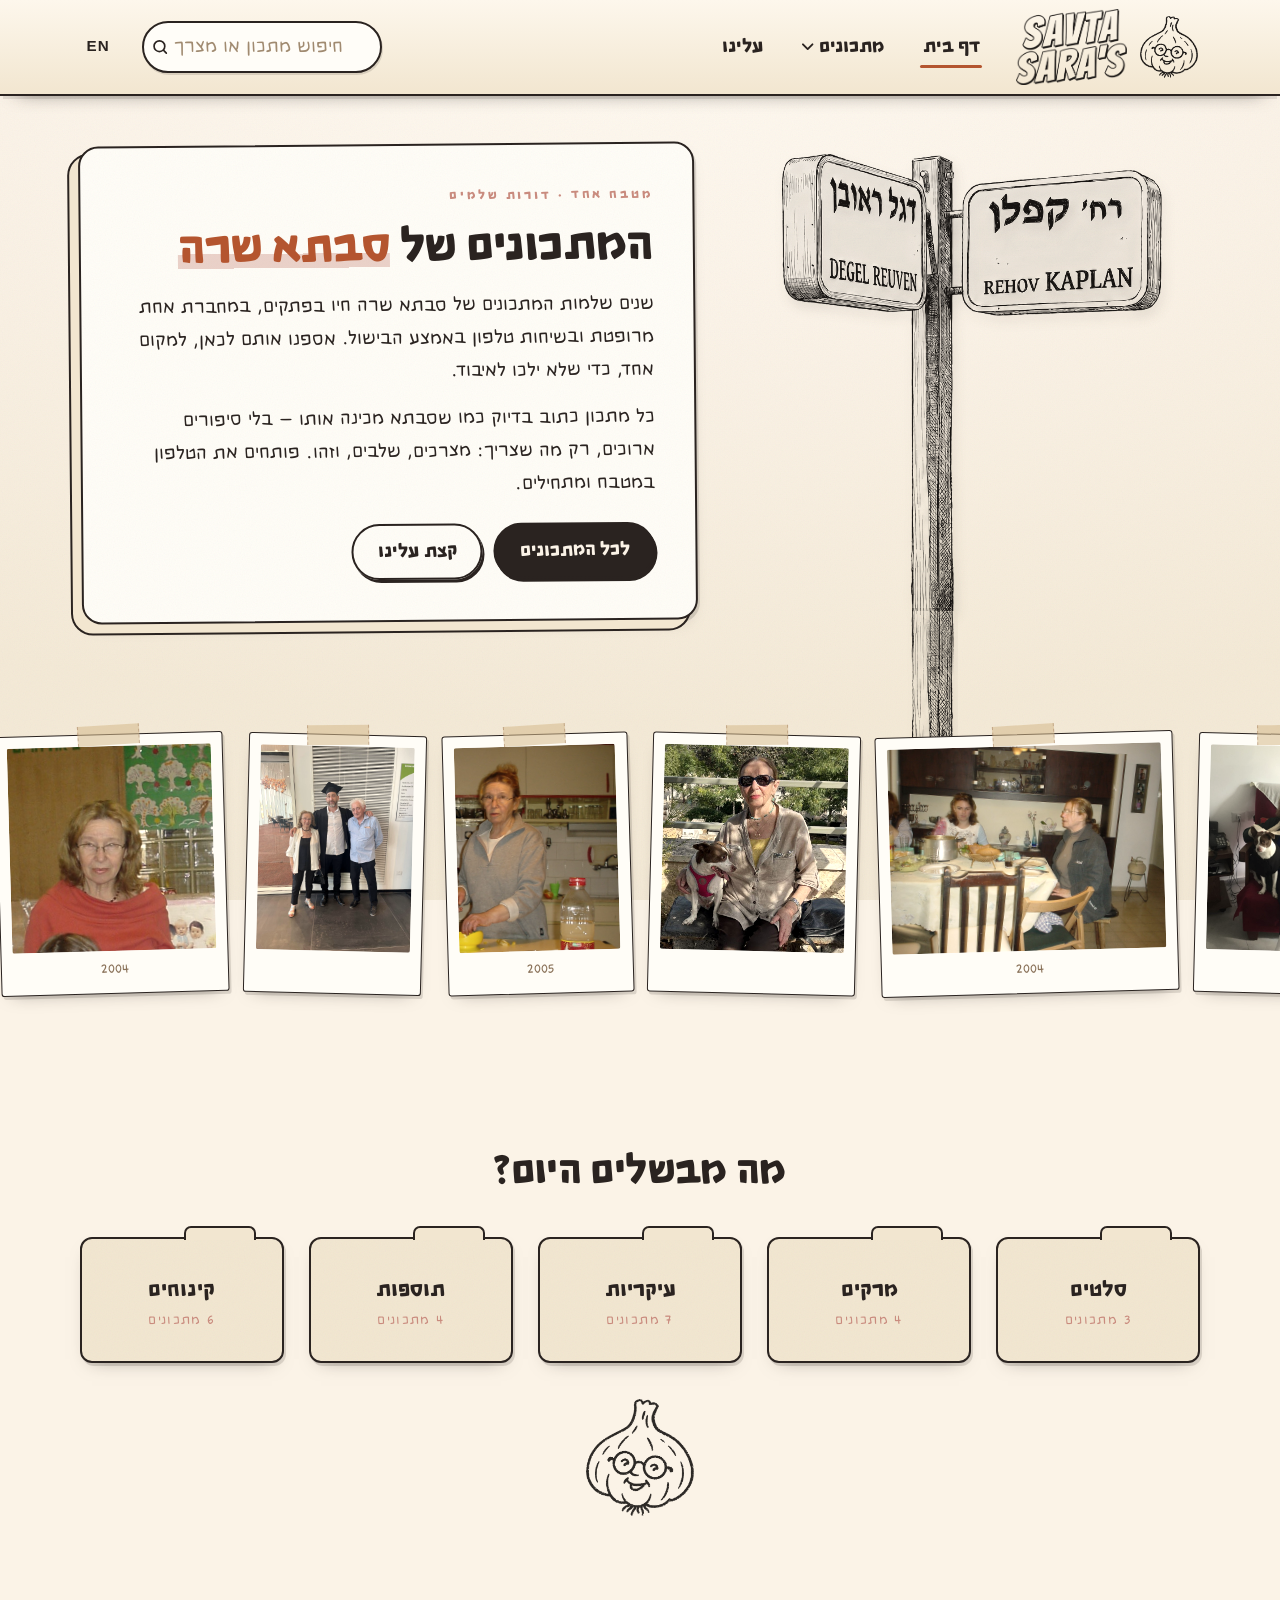
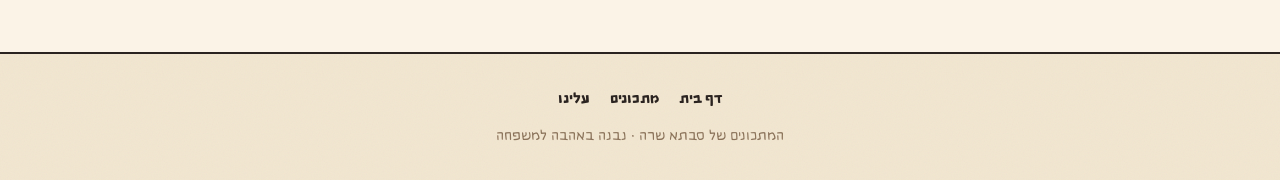
==== index.html @ a07ddd4a "Swipeable gallery, four more photos, and unstick the category icons Gallery is a real scroll contain" ====
<!DOCTYPE html>
<html lang="he" dir="rtl">
<head>
<meta charset="utf-8">
<meta name="viewport" content="width=device-width, initial-scale=1">
<title>מתכוני סבתא שרה</title>
<meta name="description" content="כל המתכונים של סבתא שרה במקום אחד — סלטים, מרקים, עיקריות, תוספות וקינוחים.">
<link rel="icon" href="assets/img/logo.png">
<link rel="preload" href="assets/fonts/yarden-regular-alefalefalef.woff2" as="font" type="font/woff2" crossorigin>
<link rel="preload" href="assets/fonts/yarden-bold-alefalefalef.woff2" as="font" type="font/woff2" crossorigin>
<link rel="preload" href="assets/fonts/poppins-regular-latin.woff2" as="font" type="font/woff2" crossorigin>
<link rel="preload" href="assets/fonts/poppins-bold-latin.woff2" as="font" type="font/woff2" crossorigin>
<link rel="stylesheet" href="assets/css/style.css?v=20260812d">
</head>
<body>

<a class="skip-link" href="#main" data-i18n="skip">דילוג לתוכן</a>

<header class="masthead">
  <div class="wrap masthead__inner">

    <a class="brand" href="index.html">
      <img class="brand__mark" src="assets/img/logo.png" alt="">
      <img class="brand__wordmark" src="assets/img/wordmark.png" alt="Savta Sara's Recipes">
    </a>

    <button class="burger" type="button" aria-expanded="false" aria-label="פתיחת תפריט" data-i18n-attr="aria-label:menuOpen">
      <svg viewBox="0 0 24 24" fill="none" stroke="currentColor" stroke-width="2.2" stroke-linecap="round" aria-hidden="true">
        <path d="M3 6h18M3 12h18M3 18h18"/>
      </svg>
    </button>

    <nav class="nav" aria-label="ראשי">
      <a class="nav__link" href="index.html" data-i18n="navHome">דף בית</a>

      <div class="nav__group">
        <button class="nav__link nav__toggle" type="button" aria-expanded="false" aria-controls="cat-menu">
          <span data-i18n="navRecipes">מתכונים</span>
          <svg viewBox="0 0 12 8" fill="none" stroke="currentColor" stroke-width="2" stroke-linecap="round" stroke-linejoin="round" aria-hidden="true"><path d="M1 1.5 6 6.5l5-5"/></svg>
        </button>
        <div class="nav__menu" id="cat-menu"></div>
      </div>

      <a class="nav__link" href="about.html" data-i18n="navAbout">עלינו</a>
    </nav>

    <form class="search" role="search">
      <label class="visually-hidden" for="q" data-i18n="searchLabel">חיפוש מתכון</label>
      <input class="search__input" id="q" type="search" placeholder="חיפוש מתכון או מצרך…" autocomplete="off" data-i18n-attr="placeholder:searchPlace">
      <button class="search__btn" type="submit" aria-label="חיפוש" data-i18n-attr="aria-label:searchBtn">
        <svg viewBox="0 0 24 24" fill="none" stroke="currentColor" stroke-width="2.2" stroke-linecap="round" aria-hidden="true">
          <circle cx="11" cy="11" r="7"/><path d="m20 20-3.5-3.5"/>
        </svg>
      </button>
    </form>

    <button class="langbtn" type="button" aria-label="Switch to English">EN</button>

  </div>
</header>

<main id="main">

  <!-- Hero -->
  <section class="hero wrap">
    <div class="hero__grid">

      <div class="signpost">
        <div class="signpost__stack">
          <img id="signpost-img" src="assets/img/street-sign.png" alt="" width="380">
          <!-- the post keeps going down the page and fades out behind the photos -->
          <span class="signpost__post" aria-hidden="true"></span>
        </div>
      </div>

      <div class="intro">
        <span class="intro__eyebrow" data-i18n="heroEyebrow">מטבח אחד · דורות שלמים</span>
        <h1 class="intro__title"><span data-i18n="heroTitleA">המתכונים של</span> <em data-i18n="heroTitleB">סבתא שרה</em></h1>
        <div id="intro-copy"></div>
        <div class="intro__actions">
          <a class="btn" href="recipes.html" data-i18n="heroBtnAll">לכל המתכונים</a>
          <a class="btn btn--ghost" href="about.html" data-i18n="heroBtnAbout">קצת עלינו</a>
        </div>
      </div>

    </div>
  </section>

  <!-- Gallery -->
  <section class="section--tight" aria-labelledby="gallery-title">
    <h2 class="visually-hidden" id="gallery-title" data-i18n="galleryTitle">תמונות מהאלבום המשפחתי</h2>
    <div class="gallery">
      <div class="gallery__track"></div>
    </div>
  </section>

  <!-- Categories -->
  <section class="section wrap" aria-labelledby="cats-title">
    <div class="section__head">
      <h2 class="section__title" id="cats-title" data-i18n="catsTitle">מה מבשלים היום?</h2>
    </div>
    <div class="cats"></div>
    <img class="mascot" src="assets/img/logo.png" alt="" aria-hidden="true">
  </section>

</main>

<footer class="footer">
  <div class="wrap">
    <nav class="footer__links" aria-label="תחתון">
      <a href="index.html" data-i18n="navHome">דף בית</a>
      <a href="recipes.html" data-i18n="navRecipes">מתכונים</a>
      <a href="about.html" data-i18n="navAbout">עלינו</a>
    </nav>
    <p><span data-i18n="siteName">המתכונים של סבתא שרה</span> · <span data-i18n="footerTag">נבנה באהבה למשפחה</span></p>
  </div>
</footer>

<script src="assets/js/data.js?v=20260812d"></script>
<script src="assets/js/site.js?v=20260812d"></script>
</body>
</html>
---- assets/css/style.css ----
/* ==========================================================================
   מתכוני סבתא שרה — Savta Sarah's Recipes
   Vintage recipe-box design system. RTL, Hebrew, self-hosted Yarden.
   ========================================================================== */

/* --- Fonts ---------------------------------------------------------------- */
@font-face {
  font-family: "Yarden";
  src: url("../fonts/yarden-regular-alefalefalef.woff2") format("woff2"),
       url("../fonts/yarden-regular-alefalefalef.woff") format("woff");
  font-weight: 400;
  font-style: normal;
  font-display: swap;
}
@font-face {
  font-family: "Yarden";
  src: url("../fonts/yarden-bold-alefalefalef.woff2") format("woff2"),
       url("../fonts/yarden-bold-alefalefalef.woff") format("woff");
  font-weight: 700;
  font-style: normal;
  font-display: swap;
}

/* Poppins carries the English side. Yarden has no Latin glyphs at all, so
   without this the English pages fall back to a system sans and lose the
   whole typographic identity. Poppins was chosen to match Yarden's geometry:
   circular bowls, monolinear strokes, flat terminals, wide set.
   Latin subset only, ~8KB each. Licence: poppins-OFL.txt */
@font-face {
  font-family: "Poppins";
  src: url("../fonts/poppins-regular-latin.woff2") format("woff2");
  font-weight: 400;
  font-style: normal;
  font-display: swap;
}
@font-face {
  font-family: "Poppins";
  src: url("../fonts/poppins-bold-latin.woff2") format("woff2");
  font-weight: 700;
  font-style: normal;
  font-display: swap;
}

/* --- Tokens --------------------------------------------------------------- */
:root {
  --paper:        #fbf3e7;  /* cream page */
  --paper-aged:   #f2e6d0;  /* deeper card stock */
  --paper-shade:  #e8d8bd;  /* edges, tabs, rules */
  --ink:          #2a2320;  /* hand-drawn linework, same black as the logo */
  --sepia:        #2a2320;  /* body copy — black */
  --brown:        #2a2320;  /* headings — black; hierarchy is size and weight */
  --terracotta:   #b4552f;  /* accent: tags, margin rule, active state */
  --rose:         #c98b7e;  /* soft secondary accent */
  --ink-soft:     rgba(42, 35, 32, .14);

  --shadow-card:  2px 3px 0 var(--ink-soft), 0 8px 18px -12px rgba(42, 35, 32, .5);
  --shadow-lift:  3px 5px 0 var(--ink-soft), 0 14px 26px -12px rgba(42, 35, 32, .45);

  --r-sm: 6px;
  --r-md: 12px;
  --r-lg: 20px;

  --wrap: 1120px;
  --gap: clamp(1rem, 3vw, 2rem);

  /* Paper grain — one tiny SVG, reused as a background layer site-wide. */
  --grain: url("data:image/svg+xml,%3Csvg xmlns='http://www.w3.org/2000/svg' width='160' height='160'%3E%3Cfilter id='n'%3E%3CfeTurbulence type='fractalNoise' baseFrequency='.82' numOctaves='3'/%3E%3C/filter%3E%3Crect width='160' height='160' filter='url(%23n)' opacity='.055'/%3E%3C/svg%3E");
}

/* --- Reset ---------------------------------------------------------------- */
*, *::before, *::after { box-sizing: border-box; }
html { -webkit-text-size-adjust: 100%; scroll-behavior: smooth; }
/* Nothing on this site should ever scroll sideways. `clip` rather than
   `hidden` because hidden would make this a scroll container and break the
   sticky header. Belt and braces: the layout measures clean from 280px up,
   but a stray wide element should never be able to shove the page across. */
html, body { overflow-x: clip; max-width: 100%; }
body, h1, h2, h3, h4, p, ul, ol, li, figure, blockquote { margin: 0; padding: 0; }
ul, ol { list-style: none; }
img { display: block; max-width: 100%; height: auto; }
button, input { font: inherit; color: inherit; }
a { color: inherit; text-decoration: none; }

body {
  font-family: "Yarden", "Assistant", "Arial Hebrew", sans-serif;
  font-weight: 400;
  font-size: clamp(1.0625rem, .55vw + .95rem, 1.1875rem);
  line-height: 1.75;
  color: var(--sepia);
  background-color: var(--paper);
  background-image:
    var(--grain),
    radial-gradient(120% 80% at 50% 0%, #fffaf1 0%, var(--paper) 45%, #f4e9d6 100%);
  background-attachment: fixed;
  min-height: 100vh;
  display: flex;
  flex-direction: column;
}

h1, h2, h3, h4 { font-weight: 700; color: var(--brown); line-height: 1.25; }

/* ==========================================================================
   English typography
   Poppins' x-height is within 0.4% of Yarden's, so body copy needs no resizing
   at all. Its cap height is 15% shorter though, so headings — which in Hebrew
   fill the full letter height — read small at the same size. They get a modest
   bump here (about 8%), split between matching cap height and x-height rather
   than the full 15%, which would overshoot. Poppins also carries much taller
   ascenders and deeper descenders, so the line-height comes down to match.
   ========================================================================== */
html[lang="en"] body {
  font-family: "Poppins", "Assistant", sans-serif;
  line-height: 1.62;
}
html[lang="en"] .intro__title   { font-size: clamp(2.05rem, 5.4vw, 3.25rem); }
html[lang="en"] .section__title { font-size: clamp(1.85rem, 4.3vw, 2.8rem); }
html[lang="en"] .recipe__title  { font-size: clamp(2.05rem, 5.4vw, 3.15rem); }
html[lang="en"] .recipe__h      { font-size: 1.5rem; }
html[lang="en"] .cat__name      { font-size: 1.45rem; }
html[lang="en"] .card__title    { font-size: 1.28rem; }

/* Poppins runs wider than Yarden at the same size — a touch of negative
   tracking on the display sizes keeps the headline from sprawling. */
html[lang="en"] .intro__title,
html[lang="en"] .recipe__title,
html[lang="en"] .section__title { letter-spacing: -.025em; }

/* the eyebrow is set in caps in English, so it needs more room to breathe */
html[lang="en"] .intro__eyebrow { letter-spacing: .18em; font-size: .74rem; }

/* Accessibility floor */
:focus-visible {
  outline: 3px solid var(--terracotta);
  outline-offset: 3px;
  border-radius: 3px;
}
.skip-link {
  position: absolute;
  right: 1rem;
  top: -100px;
  z-index: 200;
  background: var(--ink);
  color: var(--paper);
  padding: .6rem 1.1rem;
  border-radius: 0 0 var(--r-sm) var(--r-sm);
  transition: top .18s ease;
}
.skip-link:focus { top: 0; }
.visually-hidden {
  position: absolute; width: 1px; height: 1px;
  margin: -1px; padding: 0; overflow: hidden;
  clip: rect(0 0 0 0); white-space: nowrap; border: 0;
}

.wrap { width: min(100% - 2.5rem, var(--wrap)); margin-inline: auto; }

/* ==========================================================================
   Header / navigation
   ========================================================================== */
.masthead {
  position: sticky;
  top: 0;
  z-index: 100;
  background: linear-gradient(180deg, #fdf7ec 0%, var(--paper-aged) 100%);
  background-blend-mode: normal;
  border-bottom: 2px solid var(--ink);
  box-shadow: 0 6px 0 -3px rgba(42, 35, 32, .1), 0 12px 20px -18px rgba(42, 35, 32, .8);
}

.masthead__inner {
  display: flex;
  align-items: center;
  gap: clamp(.75rem, 2vw, 1.75rem);
  padding-block: .55rem;
}

/* Logo lockup — the garlic is the mark, the wordmark sits beside it */
.brand { display: flex; align-items: center; gap: .7rem; flex: 0 0 auto; }
.brand__mark {
  width: clamp(46px, 6vw, 62px);
  aspect-ratio: 1;
  object-fit: contain;
  transition: transform .35s cubic-bezier(.34, 1.56, .64, 1);
}
.brand:hover .brand__mark,
.brand:focus-visible .brand__mark { transform: rotate(-7deg) scale(1.06); }
/* Two stacked lines of type, so it is sized by height against the garlic
   rather than by width. Set a step larger than a solid wordmark would need:
   the letters are hollow outlines, so they carry much less weight and go
   fragile if they are shrunk to match a filled mark. Source is 507×349. */
.brand__wordmark {
  height: clamp(54px, 7.2vw, 76px);
  width: auto;
  flex: 0 0 auto;
}

.nav { display: flex; align-items: center; gap: clamp(.25rem, 1.4vw, 1rem); }

.nav__link {
  position: relative;
  display: inline-block;
  padding: .45rem .7rem;
  font-weight: 700;
  color: var(--sepia);
  border-radius: var(--r-sm);
  transition: color .18s ease;
}
/* Hand-drawn underline that sketches itself in on hover */
.nav__link::after {
  content: "";
  position: absolute;
  inset-inline: .55rem;
  bottom: .18rem;
  height: 3px;
  background: var(--terracotta);
  border-radius: 3px;
  transform: scaleX(0);
  transform-origin: right center;
  transition: transform .24s ease;
}
/* the underline should sketch itself in from the reading edge */
[dir="ltr"] .nav__link::after { transform-origin: left center; }
.nav__link:hover, .nav__link:focus-visible { color: var(--terracotta); }
.nav__link:hover::after,
.nav__link:focus-visible::after,
.nav__link[aria-current="page"]::after { transform: scaleX(1); }
.nav__link[aria-current="page"] { color: var(--brown); }

/* Recipes dropdown */
.nav__group { position: relative; }
.nav__toggle {
  background: none;
  border: 0;
  cursor: pointer;
  display: inline-flex;
  align-items: center;
  gap: .35rem;
}
.nav__toggle svg { width: .6em; height: .6em; transition: transform .22s ease; }
.nav__group:hover .nav__toggle svg,
.nav__toggle[aria-expanded="true"] svg { transform: rotate(180deg); }

.nav__menu {
  position: absolute;
  top: calc(100% + .5rem);
  inset-inline-end: 0;
  min-width: 12rem;
  padding: .45rem;
  background: var(--paper);
  background-image: var(--grain);
  border: 2px solid var(--ink);
  border-radius: var(--r-md);
  box-shadow: var(--shadow-lift);
  opacity: 0;
  visibility: hidden;
  transform: translateY(-6px);
  transition: opacity .18s ease, transform .18s ease, visibility .18s;
}
.nav__group:hover .nav__menu,
.nav__group:focus-within .nav__menu,
.nav__menu.is-open { opacity: 1; visibility: visible; transform: translateY(0); }
/* little notch pointing back up at the toggle */
.nav__menu::before {
  content: "";
  position: absolute;
  top: -7px;
  inset-inline-end: 1.6rem;
  width: 11px; height: 11px;
  background: var(--paper);
  border-inline-start: 2px solid var(--ink);
  border-block-start: 2px solid var(--ink);
  transform: rotate(45deg);
}
.nav__menu a {
  display: block;
  padding: .4rem .7rem;
  border-radius: var(--r-sm);
  font-weight: 700;
  color: var(--sepia);
  transition: background .16s ease, color .16s ease, padding-inline-start .16s ease;
}
.nav__menu a:hover, .nav__menu a:focus-visible {
  background: var(--paper-shade);
  color: var(--brown);
}

/* Search */
.search { margin-inline-start: auto; position: relative; flex: 0 1 15rem; }
.search__input {
  width: 100%;
  padding: .45rem 2.3rem .45rem .8rem;
  background: #fffdf8;
  border: 2px solid var(--ink);
  border-radius: 999px;
  box-shadow: 1px 2px 0 var(--ink-soft);
  transition: box-shadow .18s ease, border-color .18s ease;
}
.search__input::placeholder { color: #a08a70; }
.search__input:focus { outline: none; border-color: var(--terracotta); box-shadow: 0 0 0 3px rgba(180, 85, 47, .22); }
.search__btn {
  position: absolute;
  inset-inline-end: .3rem;
  top: 50%;
  transform: translateY(-50%);
  background: none;
  border: 0;
  cursor: pointer;
  padding: .25rem;
  line-height: 0;
  color: var(--brown);
  border-radius: 999px;
}
.search__btn svg { width: 1.15rem; height: 1.15rem; }

/* Language switch — sits at the far end of the header, past the search.
   In Hebrew (RTL) that reads as top-left; in English it mirrors to top-right. */
.langbtn {
  flex: 0 0 auto;
  padding: .35rem .4rem;
  font-weight: 700;
  font-size: .95rem;
  letter-spacing: .08em;
  color: var(--sepia);
  background: none;
  border: 0;
  cursor: pointer;
  text-decoration: underline;
  text-underline-offset: 5px;
  text-decoration-thickness: 2px;
  text-decoration-color: transparent;
  transition: color .16s ease, text-decoration-color .16s ease;
}
.langbtn:hover, .langbtn:focus-visible {
  color: var(--terracotta);
  text-decoration-color: var(--terracotta);
}

/* Mobile nav toggle */
.burger {
  display: none;
  margin-inline-start: auto;
  background: none;
  border: 2px solid var(--ink);
  border-radius: var(--r-sm);
  padding: .35rem .5rem;
  cursor: pointer;
  line-height: 0;
}
.burger svg { width: 1.3rem; height: 1.3rem; }

/* ==========================================================================
   Shared pieces
   ========================================================================== */
main { flex: 1 0 auto; }

.section { padding-block: clamp(2.5rem, 6vw, 4.5rem); }
.section--tight { padding-block: clamp(1.75rem, 4vw, 3rem); }

.section__head { text-align: center; margin-bottom: clamp(1.5rem, 4vw, 2.5rem); }
.section__title {
  font-size: clamp(1.7rem, 4vw, 2.6rem);
  letter-spacing: -.015em;
}
.section__sub {
  margin-top: .35rem;
  color: var(--rose);
  letter-spacing: .12em;
  font-size: .9rem;
}

/* Buttons */
.btn {
  display: inline-block;
  padding: .6rem 1.5rem;
  font-weight: 700;
  color: var(--paper);
  background: var(--brown);
  border: 2px solid var(--ink);
  border-radius: 999px;
  box-shadow: 2px 3px 0 var(--ink);
  cursor: pointer;
  transition: transform .16s ease, box-shadow .16s ease, background .16s ease;
}
.btn:hover, .btn:focus-visible {
  background: var(--terracotta);
  transform: translate(1px, 1px);
  box-shadow: 1px 2px 0 var(--ink);
}
.btn--ghost { background: transparent; color: var(--brown); }
.btn--ghost:hover, .btn--ghost:focus-visible { background: var(--paper-shade); color: var(--brown); }

/* Tags */
.tag {
  display: inline-block;
  padding: .12rem .7rem;
  font-size: .78rem;
  font-weight: 700;
  letter-spacing: .04em;
  color: var(--terracotta);
  background: rgba(180, 85, 47, .1);
  border: 1.5px solid rgba(180, 85, 47, .4);
  border-radius: 999px;
}
.tag--demo {
  color: #7a6a2b;
  background: rgba(160, 140, 50, .12);
  border-color: rgba(160, 140, 50, .45);
}

/* Breadcrumb */
.crumbs {
  display: flex;
  flex-wrap: wrap;
  align-items: center;
  gap: .45rem;
  font-size: .88rem;
  color: #8a7259;
  padding-top: 1.5rem;
}
.crumbs a:hover { color: var(--terracotta); text-decoration: underline; text-underline-offset: 3px; }
.crumbs span[aria-hidden] { opacity: .5; }

/* ==========================================================================
   Hero
   ========================================================================== */
.hero { padding-block: clamp(1.5rem, 4vw, 3rem) clamp(1rem, 3vw, 2rem); }
.hero__grid {
  display: grid;
  grid-template-columns: minmax(0, .85fr) minmax(0, 1.15fr);
  align-items: center;
  gap: clamp(1.25rem, 4vw, 3rem);
}

/* Signpost: decorative only. The plaques sit beside the intro copy and the
   wooden post carries on down the page, passing behind the photos before it
   fades out — so the illustration reads as part of the paper, not a cut-out
   pasted on top of it. */
.signpost { position: relative; }

.signpost__stack {
  position: relative;
  width: min(100%, 380px);
  margin-inline: auto;
}
.signpost__stack img {
  position: relative;
  z-index: 1;
  width: 100%;
  filter: contrast(1.04) saturate(.92) drop-shadow(3px 6px 6px rgba(42, 35, 32, .16));
}

/* One tileable slice of the post, repeated. The percentages below line the
   strip up with the post inside street-sign.png (x 220–310 of 671px wide);
   they must be re-measured if that image is ever replaced. */
.signpost__post {
  position: absolute;
  top: calc(100% - 3px);          /* slight overlap hides the join */
  left: 32.79%;
  width: 13.41%;
  height: clamp(240px, 30vw, 460px);
  background: url("../img/post-tile.png") repeat-y center top;
  background-size: 100% auto;
  filter: contrast(1.04) saturate(.92) drop-shadow(3px 6px 6px rgba(42, 35, 32, .12));
  -webkit-mask-image: linear-gradient(180deg, #000 0 46%, rgba(0, 0, 0, .4) 76%, transparent 100%);
          mask-image: linear-gradient(180deg, #000 0 46%, rgba(0, 0, 0, .4) 76%, transparent 100%);
  pointer-events: none;
  z-index: 0;
}

/* Intro copy sits on a taped-down slip of paper */
.intro {
  position: relative;
  z-index: 2;                       /* the post passes behind the page, not through it */
  padding: clamp(1.5rem, 4vw, 2.5rem);
  background: #fffdf7;
  background-image: var(--grain);
  border: 2px solid var(--ink);
  border-radius: var(--r-lg);
  transform: rotate(-.5deg);
  /* second sheet peeking out behind, drawn as a shadow so it can never
     paint over the card's own interior */
  box-shadow:
    -9px 9px 0 0 var(--paper-aged),
    -9px 9px 0 2px var(--ink),
    2px 3px 0 var(--ink-soft),
    0 8px 18px -12px rgba(42, 35, 32, .5);
}
.intro__eyebrow {
  display: block;
  font-size: .82rem;
  font-weight: 700;
  letter-spacing: .22em;
  color: var(--rose);
  margin-bottom: .5rem;
}
.intro__title {
  font-size: clamp(1.9rem, 5vw, 3rem);
  letter-spacing: -.02em;
  margin-bottom: .75rem;
}
.intro__title em {
  font-style: normal;
  /* the name is one unit — letting it wrap splits both the phrase and the
     highlight sweep across two lines */
  white-space: nowrap;
  color: var(--terracotta);
  /* hand-drawn highlighter swipe under the name */
  background: linear-gradient(180deg, transparent 62%, rgba(201, 139, 126, .38) 62% 92%, transparent 92%);
}
.intro p + p { margin-top: .8rem; }
.intro__actions { margin-top: 1.4rem; display: flex; flex-wrap: wrap; gap: .7rem; }

/* ==========================================================================
   Gallery marquee
   ========================================================================== */
/* A real scroll container rather than a CSS transform, so a finger can just
   push the strip along. The drift is done in JS by nudging scrollLeft, which
   the user can interrupt at any moment — a transform animation cannot be
   grabbed like that. No arrows, no dots, no scrollbar: you just swipe. */
.gallery {
  overflow-x: auto;
  overflow-y: hidden;
  padding-block: clamp(1rem, 3vw, 2rem);
  /* photographs have no reading order, and LTR keeps scrollLeft counting up
     from zero in every browser — RTL scroll coordinates are a minefield */
  direction: ltr;
  scroll-behavior: auto;              /* must not inherit the page's smooth scroll */
  overscroll-behavior-x: contain;     /* swiping the strip must not trigger back-navigation */
  -webkit-overflow-scrolling: touch;
  scrollbar-width: none;              /* Firefox */
  -ms-overflow-style: none;           /* old Edge */
  cursor: grab;
}
.gallery::-webkit-scrollbar { display: none; }   /* Chrome, Safari */
.gallery:active { cursor: grabbing; }

.gallery__track {
  display: flex;
  gap: 1.25rem;
  width: max-content;
}

/* Every photo is a print taped into an album */
.photo {
  position: relative;
  flex: 0 0 auto;
  padding: .7rem .7rem 2.6rem;
  background: #fffdf7;
  border: 1.5px solid var(--ink);
  border-radius: 3px;
  box-shadow: var(--shadow-card);
}
.photo:nth-child(odd)  { transform: rotate(-1.6deg); }
.photo:nth-child(even) { transform: rotate(1.4deg); }
.photo::before {                       /* strip of tape */
  content: "";
  position: absolute;
  top: -10px;
  /* physical left + negative translate centres the tape in both directions;
     the logical pair would push it off-centre in LTR */
  left: 50%;
  translate: -50% 0;
  width: 62px; height: 20px;
  background: rgba(214, 187, 140, .55);
  border-inline: 1px dashed rgba(122, 74, 43, .3);
  rotate: -2deg;
}
/* Each print keeps its own shape — landscape, portrait or square — and the
   frame sizes itself to the photo. A fixed 4:3 crop would cut the portrait
   ones in half. Height is what makes the row line up. */
.photo img {
  height: clamp(150px, 20vw, 205px);
  width: auto;
  max-width: none;              /* the reset's max-width:100% would fight this */
  background: var(--paper-shade);
  border-radius: 2px;
  filter: sepia(.22) contrast(1.03);
}
.photo__blank {
  width: clamp(160px, 22vw, 240px);
  aspect-ratio: 4 / 3;
  background: var(--paper-shade);
  border-radius: 2px;
  display: grid;
  place-items: center;
  color: #a08a70;
  font-size: .85rem;
  text-align: center;
  padding: .5rem;
}
.photo__caption {
  position: absolute;
  bottom: .7rem;
  inset-inline: .7rem;
  text-align: center;
  font-size: .85rem;
  color: #8a7259;
}

/* ==========================================================================
   Category grid — dividers in a recipe box
   ========================================================================== */
/* Exactly five categories, so the columns are set by hand — auto-fit would
   leave a single orphan card on most widths. */
.cats {
  display: grid;
  grid-template-columns: repeat(5, 1fr);
  gap: clamp(1rem, 2.5vw, 1.6rem);
}
@media (max-width: 1000px) { .cats { grid-template-columns: repeat(3, 1fr); } }
@media (max-width: 700px) {
  .cats { grid-template-columns: repeat(2, 1fr); }
  .cats > :last-child { grid-column: 1 / -1; }   /* the fifth card takes the row */
}
.cat {
  position: relative;
  z-index: 0;
  display: block;
  padding: 2rem 1.25rem 1.75rem;   /* rebalanced now that no icon sits on top */
  text-align: center;
  background: var(--paper-aged);
  background-image: var(--grain);
  border: 2px solid var(--ink);
  border-radius: var(--r-md);
  box-shadow: var(--shadow-card);
  transition: transform .2s cubic-bezier(.34, 1.4, .64, 1), box-shadow .2s ease, background .2s ease;
}
/* the index-divider tab */
.cat::before {
  content: "";
  position: absolute;
  top: -13px;
  inset-inline-start: 1.6rem;
  width: 4.5rem;
  height: 14px;
  background: var(--paper-aged);
  border: 2px solid var(--ink);
  border-bottom: 0;
  border-radius: 7px 7px 0 0;
}
.cat:hover, .cat:focus-visible {
  transform: translateY(-5px);
  box-shadow: var(--shadow-lift);
  background: #fffdf7;
}
/* the active card sits above its neighbours so the icons fly over them */
.cat:hover, .cat:focus-visible, .cat.is-burst { z-index: 3; }

.cat__name { font-size: 1.35rem; font-weight: 700; color: var(--brown); }
.cat__count { display: block; font-size: .85rem; color: var(--rose); letter-spacing: .1em; }

/* --- the icons that fly out of the card -----------------------------------
   The card shows nothing at rest. On hover, keyboard focus, or a tap, each
   icon travels from the centre out to its own --x/--y and fades. JS supplies
   the target per icon; everything below is the motion. */
.cat__burst {
  position: absolute;
  top: 42%;
  inset-inline-start: 50%;
  width: 0;
  height: 0;
  pointer-events: none;
}
.cat__spark {
  position: absolute;
  width: clamp(26px, 3.2vw, 34px);
  /* the reset sets img{max-width:100%}, and this icon's parent is a 0×0
     anchor — without this the icons collapse to zero width and vanish */
  max-width: none;
  height: auto;
  margin: -15px 0 0 -15px;      /* centre each icon on the anchor point */
  opacity: 0;
  will-change: transform, opacity;
}
/* Loops for as long as the pointer stays on the card, so the confetti keeps
   coming instead of firing once and vanishing before you notice it. */
.cat:hover .cat__spark,
.cat:focus-visible .cat__spark,
.cat.is-burst .cat__spark {
  animation: spark .95s cubic-bezier(.22, .7, .3, 1) var(--d, 0ms) infinite both;
}
@keyframes spark {
  0%   { opacity: 0; transform: translate(0, 0) scale(.35) rotate(0deg); }
  30%  { opacity: 1; }
  70%  { opacity: 1; }
  100% { opacity: 0; transform: translate(var(--x), var(--y)) scale(1) rotate(var(--r)); }
}

/* Recipe cards with no dish photo yet fall back to the category's line icon.
   Needs to outrank `.card__media img`, which would otherwise stretch it. */
.card__media .card__placeholder {
  width: clamp(40px, 6vw, 54px);
  height: auto;
  object-fit: contain;
  opacity: .5;
  filter: none;
}

/* The garlic makes a small return appearance beside the grid */
.mascot {
  display: block;
  width: clamp(72px, 10vw, 108px);
  margin: clamp(1.5rem, 4vw, 2.25rem) auto 0;
  opacity: .92;
  animation: bob 5.5s ease-in-out infinite;
}
@keyframes bob {
  0%, 100% { transform: translateY(0) rotate(-3deg); }
  50%      { transform: translateY(-8px) rotate(3deg); }
}

/* ==========================================================================
   Recipe cards (category + search results)
   ========================================================================== */
/* Smaller cards — more recipes visible at once, which is what a recipe index
   is for. The photo well is 3:2 rather than 4:3 so it stops dominating. */
.cards {
  display: grid;
  grid-template-columns: repeat(auto-fill, minmax(min(100%, 12.5rem), 1fr));
  gap: clamp(.85rem, 2vw, 1.25rem);
}
.card {
  display: flex;
  flex-direction: column;
  background: #fffdf7;
  background-image: var(--grain);
  border: 2px solid var(--ink);
  border-radius: var(--r-md);
  box-shadow: var(--shadow-card);
  overflow: hidden;
  transition: transform .2s cubic-bezier(.34, 1.4, .64, 1), box-shadow .2s ease;
}
.card:hover, .card:focus-within { transform: translateY(-4px); box-shadow: var(--shadow-lift); }
.card__media {
  aspect-ratio: 3 / 2;
  background: var(--paper-shade);
  border-bottom: 2px solid var(--ink);
  display: grid;
  place-items: center;
  overflow: hidden;
}
.card__media img { width: 100%; height: 100%; object-fit: cover; filter: sepia(.18); }
.card__body { padding: .7rem .85rem .9rem; display: flex; flex-direction: column; gap: .3rem; flex: 1; }
.card__title { font-size: 1.05rem; line-height: 1.3; }
.card__title a::after { content: ""; position: absolute; inset: 0; }  /* whole-card hit area */
.card { position: relative; }
.card__meta { font-size: .8rem; color: #8a7259; margin-top: auto; }

/* ==========================================================================
   Recipe page — a ruled index card
   ========================================================================== */
.recipe { padding-block: clamp(1.5rem, 4vw, 2.5rem) clamp(2.5rem, 6vw, 4rem); }
.recipe__card {
  position: relative;
  max-width: 46rem;
  margin-inline: auto;
  padding: clamp(1.5rem, 5vw, 3rem) clamp(1.5rem, 5vw, 3.25rem);
  background-color: #fffdf7;
  /* the signature: real ruled paper, drawn in CSS, with a red margin line */
  background-image:
    var(--grain),
    repeating-linear-gradient(180deg, transparent 0 37px, rgba(122, 74, 43, .13) 37px 38px);
  border: 2px solid var(--ink);
  border-radius: var(--r-md);
  box-shadow: var(--shadow-lift);
}
.recipe__card::before {          /* margin rule down the right edge (RTL) */
  content: "";
  position: absolute;
  top: 0; bottom: 0;
  inset-inline-start: auto;
  inset-inline-end: clamp(1rem, 3.2vw, 2.1rem);
  width: 2px;
  background: rgba(180, 85, 47, .35);
}
.recipe__card::after {           /* punched hole, like a card pulled from the box */
  content: "";
  position: absolute;
  bottom: 1.1rem;
  inset-inline-end: .8rem;
  width: 16px; height: 16px;
  border: 2px solid var(--ink);
  border-radius: 50%;
  background: var(--paper);
}

.recipe__head { text-align: center; margin-bottom: 1.5rem; }
.recipe__title { font-size: clamp(1.9rem, 5vw, 2.9rem); letter-spacing: -.02em; }
.recipe__cat { display: inline-block; margin-bottom: .5rem; }

.recipe__photo {
  width: 100%;
  aspect-ratio: 16 / 10;
  object-fit: cover;
  border: 2px solid var(--ink);
  border-radius: var(--r-sm);
  box-shadow: var(--shadow-card);
  margin-block: 1.25rem;
  filter: sepia(.15);
}

/* prep time / servings strip */
.recipe__facts {
  display: flex;
  flex-wrap: wrap;
  justify-content: center;
  gap: .5rem 1.75rem;
  padding: .7rem 1rem;
  margin-block: 1.25rem;
  border-block: 2px dashed var(--paper-shade);
  font-size: .95rem;
}
.recipe__fact b { color: var(--brown); font-weight: 700; }
.recipe__fact span { color: #8a7259; }

.recipe__section { margin-top: clamp(1.75rem, 4vw, 2.5rem); }
.recipe__h { font-size: 1.4rem; margin-bottom: .9rem; display: flex; align-items: baseline; gap: .6rem; }
.recipe__h::after {
  content: "";
  flex: 1;
  height: 2px;
  background-image: linear-gradient(90deg, var(--paper-shade) 0 9px, transparent 9px 17px);
  background-size: 17px 2px;
}

/* Ingredients you can tick off while cooking */
.ingredients li { margin-bottom: .3rem; }

/* Sub-heading inside the list — "לרוטב", "למילוי" */
.ingredients__group {
  font-weight: 700;
  color: var(--brown);
  letter-spacing: .04em;
  margin-top: 1.1rem;
  padding-inline-start: .35rem;
}
.ingredients__group:first-child { margin-top: 0; }
.ingredients label {
  display: flex;
  align-items: flex-start;
  gap: .65rem;
  cursor: pointer;
  padding: .18rem .35rem;
  border-radius: var(--r-sm);
  transition: background .15s ease;
}
.ingredients label:hover { background: rgba(232, 216, 189, .5); }
.ingredients input { position: absolute; opacity: 0; width: 0; height: 0; }
.ingredients .box {
  flex: 0 0 auto;
  width: 1.15em; height: 1.15em;
  margin-top: .32em;
  border: 2px solid var(--ink);
  border-radius: 4px;
  background: #fffdf7;
  display: grid;
  place-items: center;
  transition: background .15s ease;
}
.ingredients .box::after {
  content: "";
  width: .55em; height: .3em;
  border-inline-start: 2.5px solid var(--paper);
  border-block-end: 2.5px solid var(--paper);
  rotate: -45deg;
  translate: 0 -12%;
  opacity: 0;
  transition: opacity .15s ease;
}
.ingredients input:checked + .box { background: var(--terracotta); }
.ingredients input:checked + .box::after { opacity: 1; }
.ingredients input:checked ~ .txt { color: #a89377; text-decoration: line-through; }
.ingredients input:focus-visible + .box { outline: 3px solid var(--terracotta); outline-offset: 2px; }

/* Numbered steps — the sequence is real, so the numbers carry meaning */
.steps { counter-reset: step; }
.steps li {
  position: relative;
  counter-increment: step;
  padding-inline-start: 3rem;
  margin-bottom: 1.1rem;
  min-height: 2.2rem;
}
.steps li::before {
  content: counter(step);
  position: absolute;
  inset-inline-start: 0;
  top: .1rem;
  width: 2.1rem; height: 2.1rem;
  display: grid;
  place-items: center;
  font-weight: 700;
  color: var(--brown);
  background: var(--paper-aged);
  border: 2px solid var(--ink);
  border-radius: 50% 48% 52% 50% / 50% 52% 48% 50%;   /* wobble = hand-drawn */
  box-shadow: 1px 2px 0 var(--ink-soft);
}

.recipe__note {
  margin-top: 2rem;
  padding: 1rem 1.2rem;
  background: rgba(201, 139, 126, .12);
  border: 2px dashed var(--rose);
  border-radius: var(--r-md);
  font-size: .95rem;
}
.recipe__note b { color: var(--brown); }

.recipe__tools {
  display: flex;
  justify-content: center;
  gap: .75rem;
  flex-wrap: wrap;
  margin-top: 1.75rem;
}
.recipe__nav { display: flex; justify-content: center; gap: .75rem; margin-top: 1rem; flex-wrap: wrap; }

/* --- little confirmation message ------------------------------------------ */
.toast {
  position: fixed;
  inset-inline: 0;
  bottom: 1.5rem;
  z-index: 300;
  width: max-content;
  max-width: calc(100% - 2rem);
  margin-inline: auto;
  padding: .7rem 1.3rem;
  font-weight: 700;
  color: var(--paper);
  background: var(--ink);
  border-radius: 999px;
  box-shadow: var(--shadow-lift);
  /* animates on insertion, so it never depends on a rAF callback firing */
  animation: toast-in .25s ease both;
}
.toast.is-out { animation: toast-out .3s ease both; }
@keyframes toast-in  { from { opacity: 0; transform: translateY(12px); }
                       to   { opacity: 1; transform: translateY(0); } }
@keyframes toast-out { from { opacity: 1; transform: translateY(0); }
                       to   { opacity: 0; transform: translateY(12px); } }

/* ==========================================================================
   Cook-along mode
   One step at a time, filling the screen, for a phone propped against a bowl.
   ========================================================================== */
body.cook-on { overflow: hidden; }

.cook {
  position: fixed;
  inset: 0;
  z-index: 250;
  display: flex;
  flex-direction: column;
  background: var(--paper);
  background-image: var(--grain);
}
.cook[hidden] { display: none; }

.cook__bar {
  display: flex;
  align-items: center;
  justify-content: space-between;
  gap: 1rem;
  padding: .9rem clamp(1rem, 4vw, 2rem);
  border-bottom: 2px solid var(--ink);
}
.cook__count { font-weight: 700; letter-spacing: .08em; color: var(--brown); }
.cook__x {
  background: none;
  border: 0;
  font-size: 1.5rem;
  line-height: 1;
  cursor: pointer;
  color: var(--sepia);
  padding: .35rem .5rem;
  border-radius: 50%;
}
.cook__x:hover, .cook__x:focus-visible { color: var(--terracotta); }

.cook__progress { height: 6px; background: var(--paper-shade); }
.cook__progress span {
  display: block;
  height: 100%;
  width: 0;
  background: var(--terracotta);
  transition: width .3s ease;
}

/* the step itself — as big as the space allows */
.cook__stage {
  flex: 1;
  display: flex;
  flex-direction: column;
  align-items: center;
  justify-content: center;
  gap: clamp(.75rem, 3vw, 1.5rem);
  padding: clamp(1.25rem, 5vw, 3rem);
  overflow-y: auto;
  text-align: center;
}
.cook__num {
  flex: 0 0 auto;
  display: grid;
  place-items: center;
  width: clamp(3rem, 12vw, 4.5rem);
  height: clamp(3rem, 12vw, 4.5rem);
  font-size: clamp(1.5rem, 6vw, 2.25rem);
  font-weight: 700;
  color: var(--brown);
  background: var(--paper-aged);
  border: 2px solid var(--ink);
  border-radius: 50% 48% 52% 50% / 50% 52% 48% 50%;
}
.cook__text {
  max-width: 22ch;
  /* meant to be read from across the counter, not held up to your face */
  font-size: clamp(1.6rem, 6.4vw, 2.4rem);
  line-height: 1.4;
  color: var(--brown);
}
.cook.is-done .cook__num {
  width: auto; height: auto; border: 0; background: none; border-radius: 0;
  font-size: clamp(1.8rem, 7vw, 2.75rem);
}

/* ingredients stay one tap away without leaving the step */
.cook__ingr {
  border-top: 2px dashed var(--paper-shade);
  padding: .5rem clamp(1rem, 4vw, 2rem);
  max-height: 40vh;
  overflow-y: auto;
}
.cook__ingr summary {
  cursor: pointer;
  font-weight: 700;
  color: var(--brown);
  padding: .55rem 0;
  list-style-position: inside;
}
.cook__ingr ul { padding: .25rem 0 .75rem; }
.cook__ingr li { padding: .3rem 0; border-bottom: 1px dashed var(--paper-shade); }
.cook__ingr li:last-child { border-bottom: 0; }

.cook__nav {
  display: flex;
  gap: .75rem;
  padding: clamp(.75rem, 3vw, 1.25rem) clamp(1rem, 4vw, 2rem);
  padding-bottom: max(clamp(.75rem, 3vw, 1.25rem), env(safe-area-inset-bottom));
  border-top: 2px solid var(--ink);
}
.cook__nav .btn { flex: 1; padding-block: .85rem; font-size: 1.05rem; }
.cook__nav .btn:disabled { opacity: .35; cursor: default; transform: none; box-shadow: 2px 3px 0 var(--ink); }

/* ==========================================================================
   About page
   ========================================================================== */
.about__grid {
  display: grid;
  grid-template-columns: minmax(0, 1fr) minmax(0, 1.4fr);
  gap: clamp(1.5rem, 4vw, 3rem);
  align-items: start;
}
.about__prose > * + * { margin-top: 1rem; }
.about__prose h2 { margin-top: 2rem; font-size: 1.5rem; }
.about__portrait {
  padding: .8rem .8rem 2.2rem;
  background: #fffdf7;
  border: 2px solid var(--ink);
  border-radius: 3px;
  box-shadow: var(--shadow-lift);
  transform: rotate(-1.5deg);
}

/* ==========================================================================
   Empty state
   ========================================================================== */
.empty {
  max-width: 32rem;
  margin-inline: auto;
  text-align: center;
  padding: clamp(2rem, 5vw, 3rem);
  background: #fffdf7;
  border: 2px dashed var(--paper-shade);
  border-radius: var(--r-lg);
}
.empty img { width: 84px; margin: 0 auto 1rem; opacity: .8; }
.empty h2 { font-size: 1.35rem; margin-bottom: .5rem; }

/* ==========================================================================
   Footer
   ========================================================================== */
.footer {
  flex-shrink: 0;
  margin-top: clamp(2.5rem, 6vw, 4rem);
  padding-block: 2rem;
  text-align: center;
  font-size: .9rem;
  color: #8a7259;
  background: var(--paper-aged);
  background-image: var(--grain);
  border-top: 2px solid var(--ink);
}
.footer__links { display: flex; justify-content: center; flex-wrap: wrap; gap: .35rem 1.25rem; margin-bottom: .75rem; }
.footer__links a { font-weight: 700; color: var(--sepia); }
.footer__links a:hover { color: var(--terracotta); }

/* ==========================================================================
   Responsive
   ========================================================================== */
@media (max-width: 860px) {
  .hero__grid { grid-template-columns: 1fr; }
  .signpost { order: -1; }
  /* the stack, not the image, sets the width — the post strip is positioned
     as a percentage of it */
  /* the sign was eating 313px before a single word appeared — over a third of
     a phone screen. Smaller here so the intro copy is visible on first paint. */
  .signpost__stack { width: min(100%, 196px); }
  /* stacked layout: the post ducks behind the intro card and comes out
     underneath it, so it still reaches the photos instead of stopping dead */
  .signpost__post {
    height: clamp(620px, 215vw, 900px);
    -webkit-mask-image: linear-gradient(180deg, #000 0 72%, rgba(0, 0, 0, .4) 88%, transparent 100%);
            mask-image: linear-gradient(180deg, #000 0 72%, rgba(0, 0, 0, .4) 88%, transparent 100%);
  }
  .about__grid { grid-template-columns: 1fr; }
  .about__portrait { max-width: 20rem; margin-inline: auto; }
}

@media (max-width: 720px) {
  .burger { display: block; }

  .nav, .search {
    display: none;
    width: 100%;
  }
  .masthead__inner { flex-wrap: wrap; }
  .masthead.is-open .nav {
    display: flex;
    flex-direction: column;
    align-items: stretch;
    gap: .1rem;
    padding-block: .5rem 0;
    border-top: 2px dashed var(--paper-shade);
    margin-top: .55rem;
  }
  .masthead.is-open .search { display: block; margin: .6rem 0 .8rem; flex: 1 1 auto; }

  .nav__link { padding: .6rem .4rem; }
  .nav__link::after { inset-inline: .4rem; }
  .nav__group { position: static; }
  .nav__menu {
    position: static;
    opacity: 1;
    visibility: visible;
    transform: none;
    border: 0;
    box-shadow: none;
    background: transparent;
    padding: 0 0 .4rem 0;
    display: none;
  }
  .nav__menu::before { display: none; }
  .nav__menu.is-open { display: block; }
  .nav__group:hover .nav__menu:not(.is-open) { display: none; }
  .nav__menu a { padding-inline-start: 1.6rem; font-weight: 400; }

  /* On a phone the recipe list is one column, and a 4:3 photo well on every
     card meant 24 recipes scrolled 8300px — mostly empty frames, since no dish
     has a photo yet. Laid out as rows it reads like an index and scans fast.
     A real photo still fills the square, so this keeps working later.
     (These live here, after the base .card rules — a media query adds no
     specificity, so placing them earlier in the file lost the cascade.) */
  .cards { gap: .85rem; }
  .card { flex-direction: row; min-height: 78px; }
  .card__media {
    flex: 0 0 78px;              /* square cell, matching the row height */
    aspect-ratio: auto;
    border-bottom: 0;
    border-inline-end: 2px solid var(--ink);
  }
  .card__body { justify-content: center; padding: .75rem 1rem; }
  .card__meta { margin-top: .15rem; }

  /* Ticking ingredients off mid-cook is the most-used thing on the site, and
     at 36px the rows were under the 44px touch minimum. Taller rows, and a
     slightly bigger box to aim at. */
  .ingredients label { padding-block: .55rem; }
  .ingredients .box  { width: 1.3em; height: 1.3em; }
  /* the step number gutter was taking 48px of a 283px column */
  .steps li { padding-inline-start: 2.6rem; }
  .steps li::before { width: 1.95rem; height: 1.95rem; }

  .gallery__track { animation-duration: 32s; }
  /* No width here — the frame has to size itself to whatever shape the photo
     is. Fixing the width made the image spill out of its own frame. Scale the
     photo by height instead, and give it more room: the family album is the
     point of this section and 150px was stingy on a phone. */
  .photo img { height: 172px; }
}

/* ==========================================================================
   Motion / print
   ========================================================================== */
@media (prefers-reduced-motion: reduce) {
  *, *::before, *::after {
    animation-duration: .001ms !important;
    animation-iteration-count: 1 !important;
    transition-duration: .001ms !important;
    scroll-behavior: auto !important;
  }
  /* the gallery no longer animates in CSS — JS skips the drift on its own,
     and the strip stays swipeable by hand */
}

@media print {
  .masthead, .footer, .crumbs, .recipe__nav, .gallery { display: none !important; }
  body { background: #fff; }
  .recipe__card { border: 0; box-shadow: none; background-image: none; max-width: none; padding: 0; }
  .recipe__card::before, .recipe__card::after { display: none; }
}
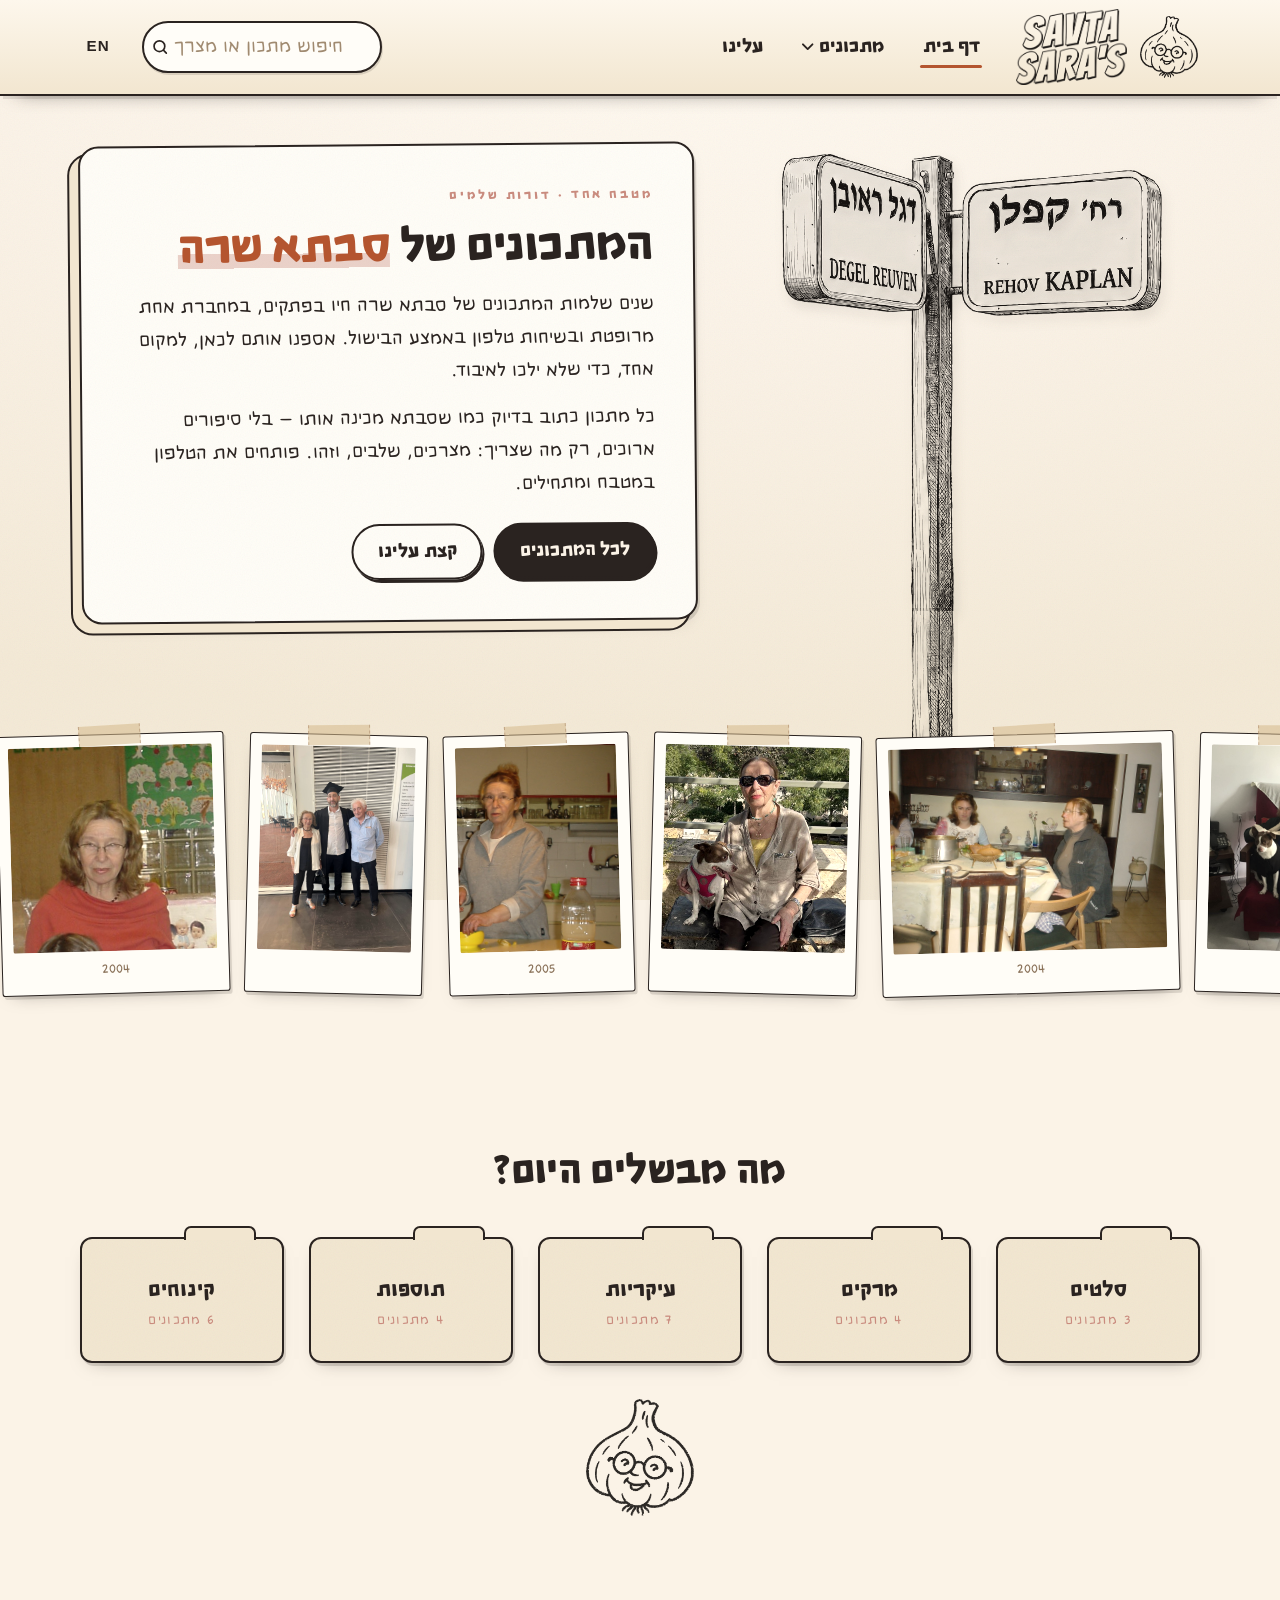
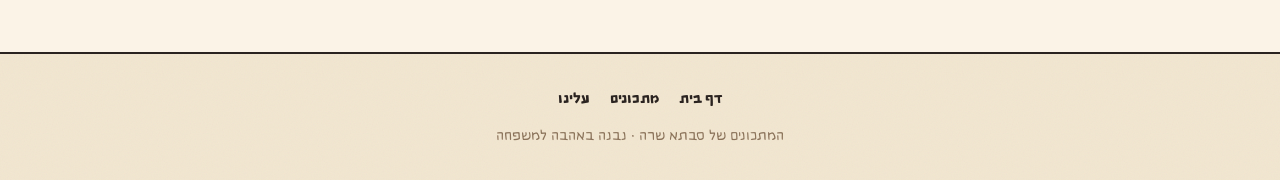
==== commit 123a73d7: "Ninth gallery photo Co-Authored-By: Claude Opus 5 <noreply@anthropic.com>" ====
--- a/index.html
+++ b/index.html
@@ -10,7 +10,7 @@
 <link rel="preload" href="assets/fonts/yarden-bold-alefalefalef.woff2" as="font" type="font/woff2" crossorigin>
 <link rel="preload" href="assets/fonts/poppins-regular-latin.woff2" as="font" type="font/woff2" crossorigin>
 <link rel="preload" href="assets/fonts/poppins-bold-latin.woff2" as="font" type="font/woff2" crossorigin>
-<link rel="stylesheet" href="assets/css/style.css?v=20260812d">
+<link rel="stylesheet" href="assets/css/style.css?v=20260812e">
 </head>
 <body>
 
@@ -116,7 +116,7 @@
   </div>
 </footer>
 
-<script src="assets/js/data.js?v=20260812d"></script>
-<script src="assets/js/site.js?v=20260812d"></script>
+<script src="assets/js/data.js?v=20260812e"></script>
+<script src="assets/js/site.js?v=20260812e"></script>
 </body>
 </html>
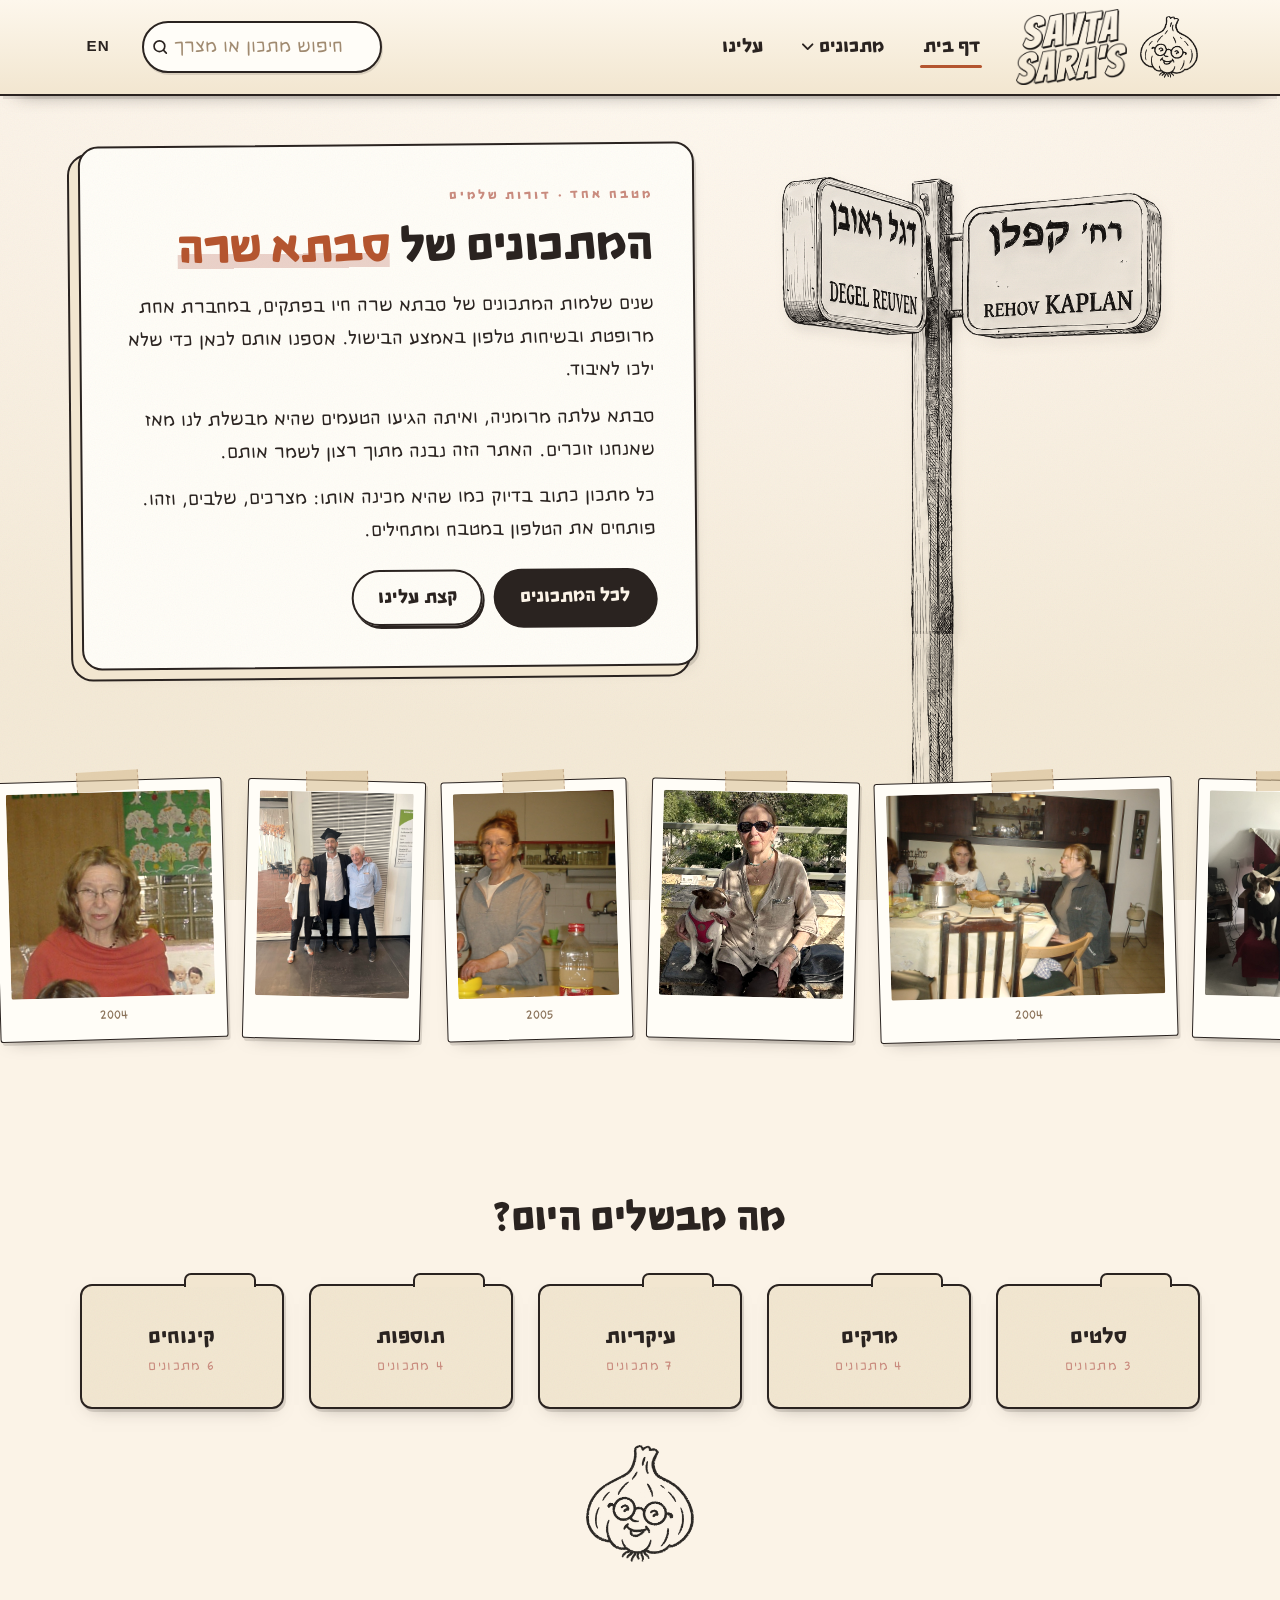
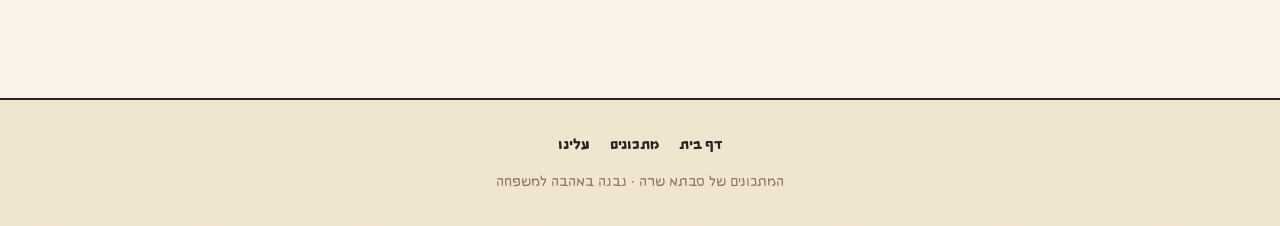
==== commit 55f4cce0: "About page: where the recipes came from, and that we are still collecting - Savta came to Israel fro" ====
--- a/index.html
+++ b/index.html
@@ -10,7 +10,7 @@
 <link rel="preload" href="assets/fonts/yarden-bold-alefalefalef.woff2" as="font" type="font/woff2" crossorigin>
 <link rel="preload" href="assets/fonts/poppins-regular-latin.woff2" as="font" type="font/woff2" crossorigin>
 <link rel="preload" href="assets/fonts/poppins-bold-latin.woff2" as="font" type="font/woff2" crossorigin>
-<link rel="stylesheet" href="assets/css/style.css?v=20260812e">
+<link rel="stylesheet" href="assets/css/style.css?v=20260812f">
 </head>
 <body>
 
@@ -116,7 +116,7 @@
   </div>
 </footer>
 
-<script src="assets/js/data.js?v=20260812e"></script>
-<script src="assets/js/site.js?v=20260812e"></script>
+<script src="assets/js/data.js?v=20260812f"></script>
+<script src="assets/js/site.js?v=20260812f"></script>
 </body>
 </html>
--- a/assets/css/style.css
+++ b/assets/css/style.css
@@ -1063,14 +1063,14 @@
 }
 .about__prose > * + * { margin-top: 1rem; }
 .about__prose h2 { margin-top: 2rem; font-size: 1.5rem; }
+/* No frame here — the garlic stands on its own. It was a taped-photo frame
+   while it was standing in for a picture of Savta; as a logo it needs none. */
 .about__portrait {
-  padding: .8rem .8rem 2.2rem;
-  background: #fffdf7;
-  border: 2px solid var(--ink);
-  border-radius: 3px;
-  box-shadow: var(--shadow-lift);
-  transform: rotate(-1.5deg);
-}
+  display: grid;
+  place-items: start center;
+  padding: 0;
+}
+.about__portrait img { width: min(100%, 230px); }
 
 /* ==========================================================================
    Empty state
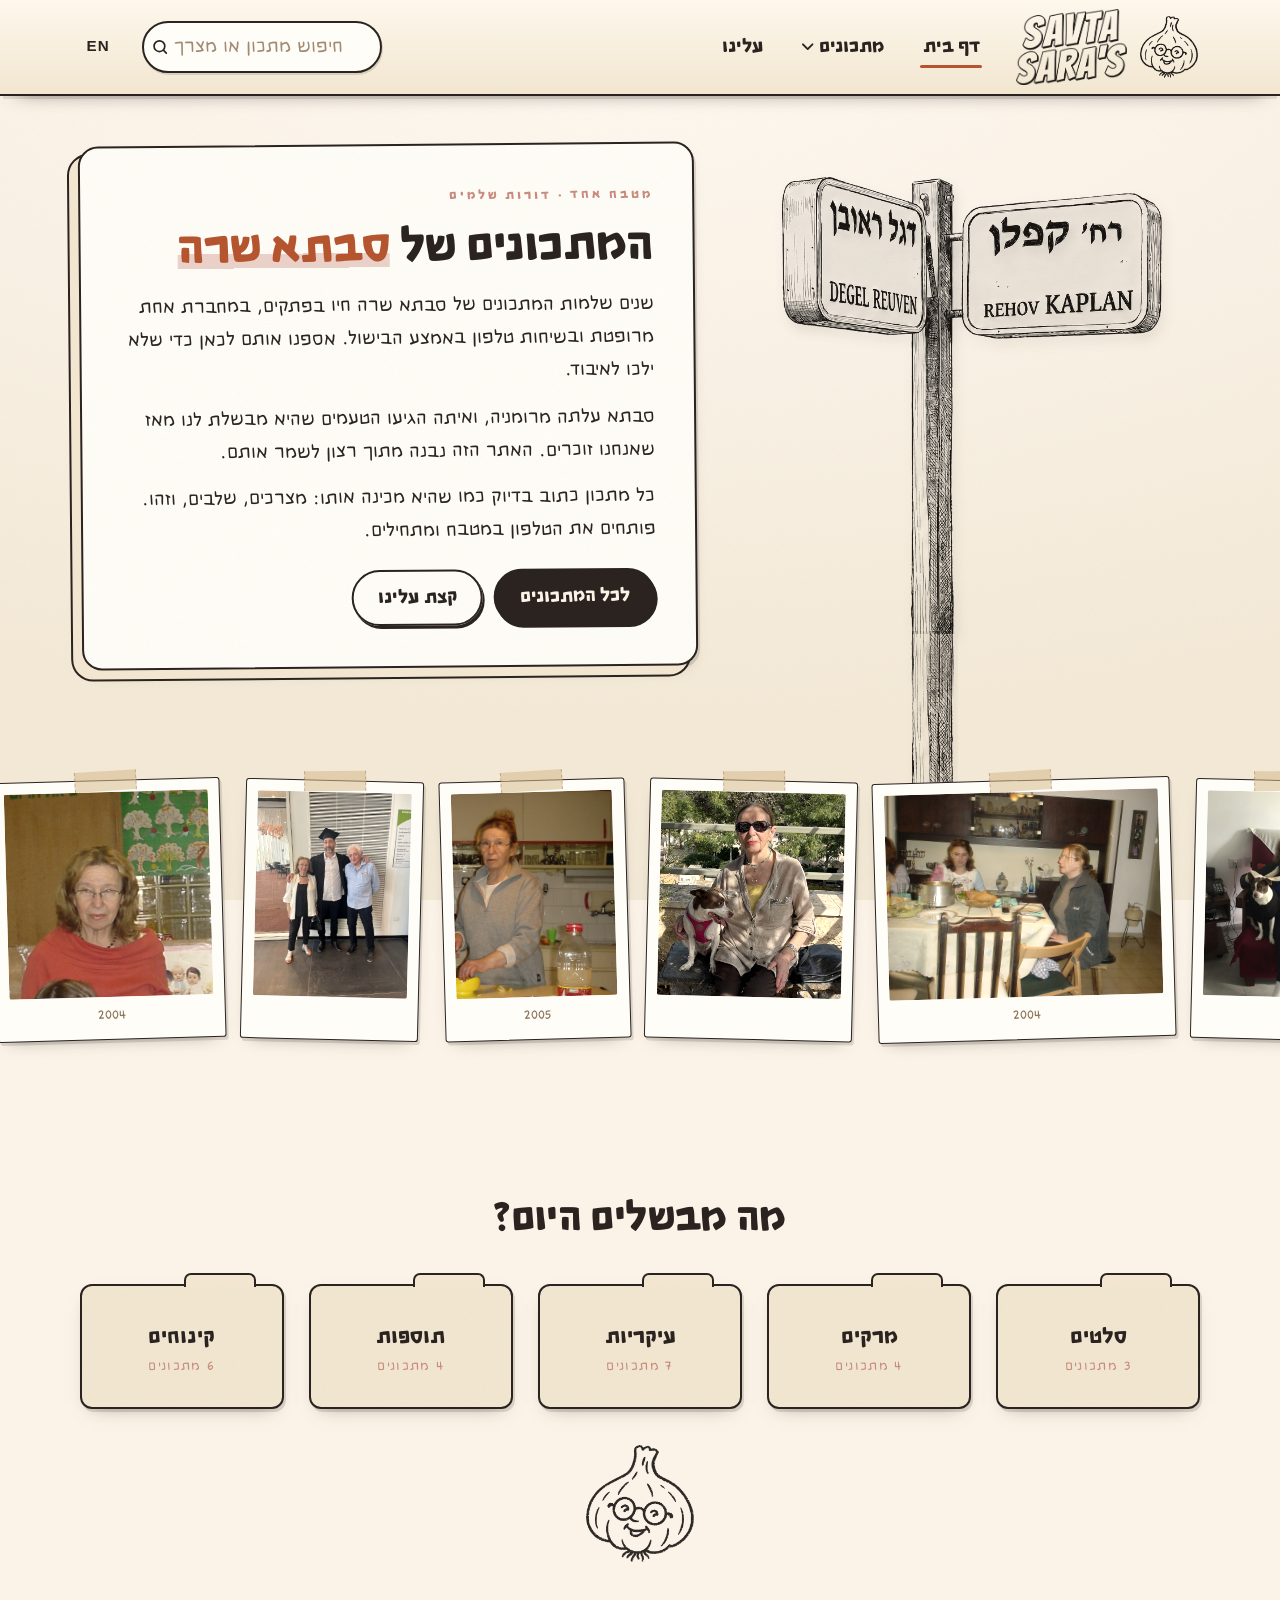
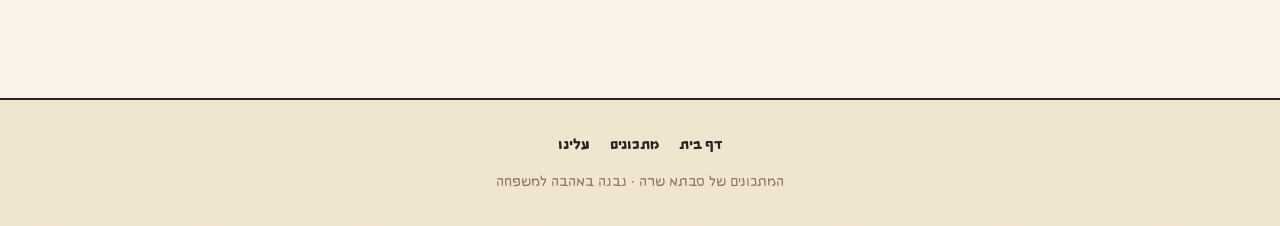
==== commit 49b3336e: "Speed up the gallery drift a little 22px/sec was slow enough to read as static at a glance. Now ~34p" ====
--- a/index.html
+++ b/index.html
@@ -10,7 +10,7 @@
 <link rel="preload" href="assets/fonts/yarden-bold-alefalefalef.woff2" as="font" type="font/woff2" crossorigin>
 <link rel="preload" href="assets/fonts/poppins-regular-latin.woff2" as="font" type="font/woff2" crossorigin>
 <link rel="preload" href="assets/fonts/poppins-bold-latin.woff2" as="font" type="font/woff2" crossorigin>
-<link rel="stylesheet" href="assets/css/style.css?v=20260812f">
+<link rel="stylesheet" href="assets/css/style.css?v=20260812g">
 </head>
 <body>
 
@@ -116,7 +116,7 @@
   </div>
 </footer>
 
-<script src="assets/js/data.js?v=20260812f"></script>
-<script src="assets/js/site.js?v=20260812f"></script>
+<script src="assets/js/data.js?v=20260812g"></script>
+<script src="assets/js/site.js?v=20260812g"></script>
 </body>
 </html>
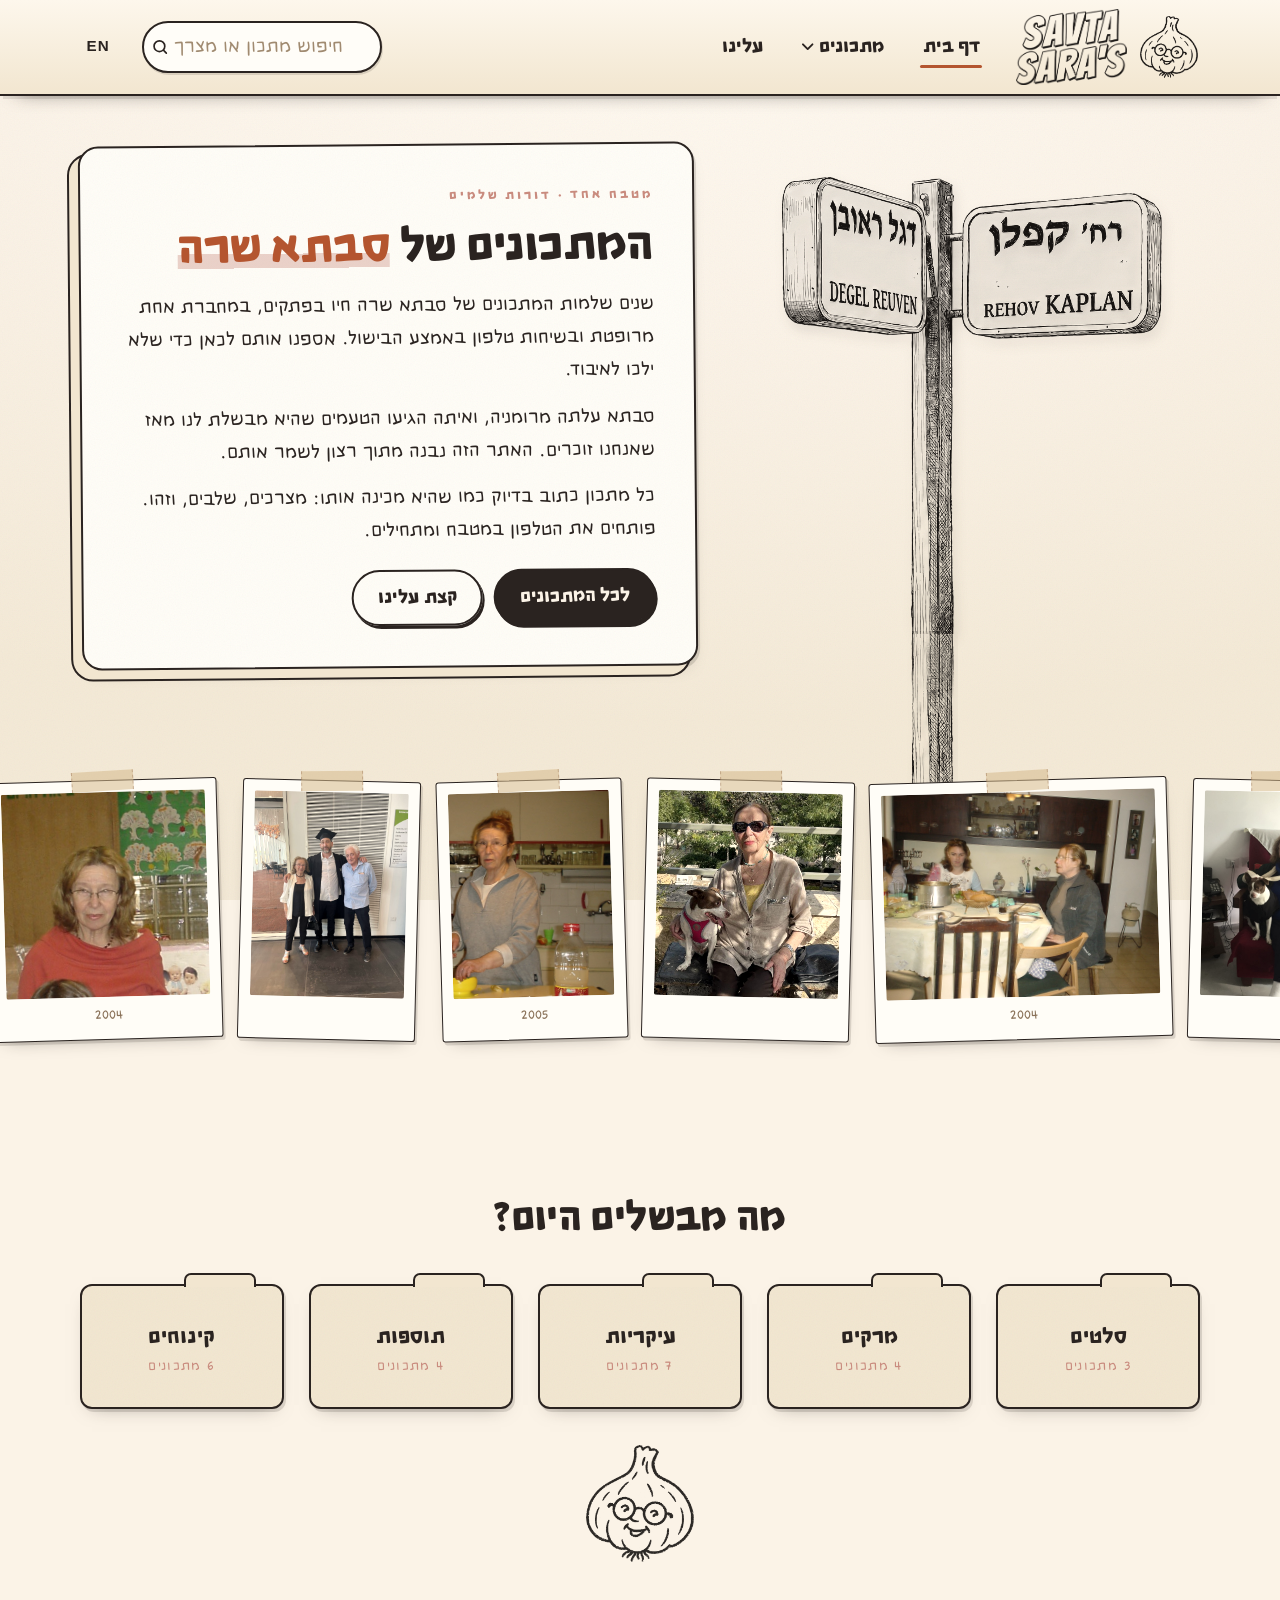
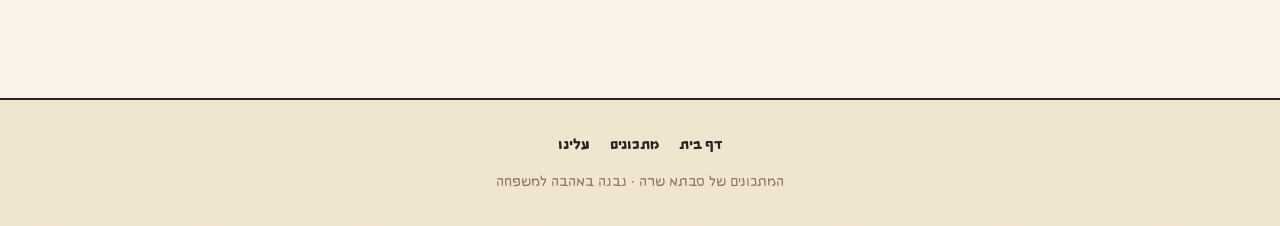
==== commit 9eebf3a8: "Remove the protest photo from the gallery Everyone in it is an adult, but it shows political partici" ====
--- a/index.html
+++ b/index.html
@@ -10,7 +10,7 @@
 <link rel="preload" href="assets/fonts/yarden-bold-alefalefalef.woff2" as="font" type="font/woff2" crossorigin>
 <link rel="preload" href="assets/fonts/poppins-regular-latin.woff2" as="font" type="font/woff2" crossorigin>
 <link rel="preload" href="assets/fonts/poppins-bold-latin.woff2" as="font" type="font/woff2" crossorigin>
-<link rel="stylesheet" href="assets/css/style.css?v=20260812g">
+<link rel="stylesheet" href="assets/css/style.css?v=20260812h">
 </head>
 <body>
 
@@ -116,7 +116,7 @@
   </div>
 </footer>
 
-<script src="assets/js/data.js?v=20260812g"></script>
-<script src="assets/js/site.js?v=20260812g"></script>
+<script src="assets/js/data.js?v=20260812h"></script>
+<script src="assets/js/site.js?v=20260812h"></script>
 </body>
 </html>
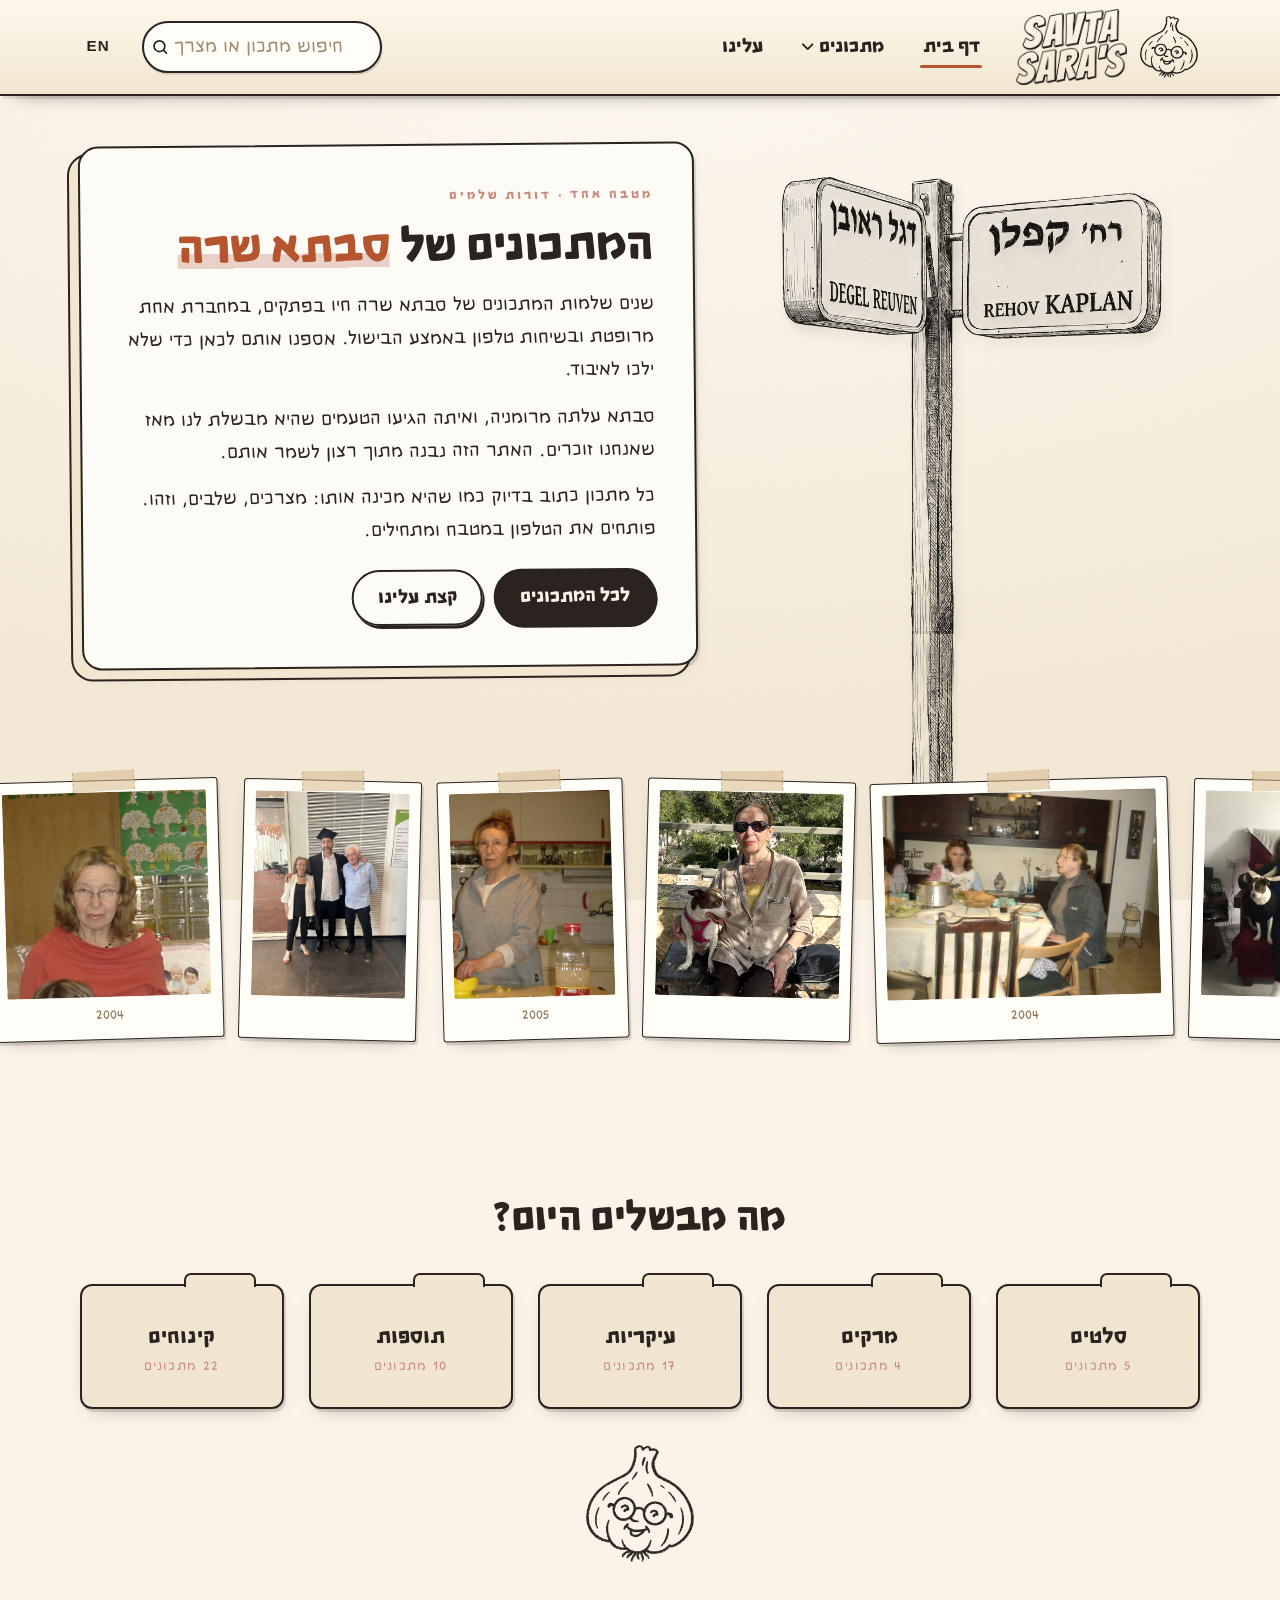
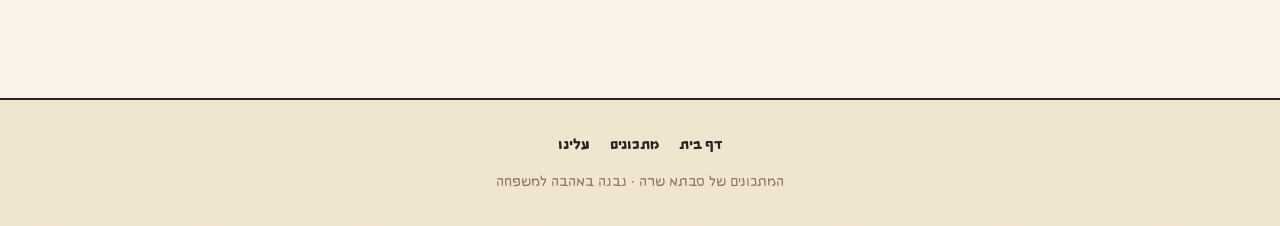
==== commit 2c2c4225: "Add 34 recipes, per-dish icons, and six new drawn icons Recipes go from 24 to 58. The second batch i" ====
--- a/index.html
+++ b/index.html
@@ -10,7 +10,7 @@
 <link rel="preload" href="assets/fonts/yarden-bold-alefalefalef.woff2" as="font" type="font/woff2" crossorigin>
 <link rel="preload" href="assets/fonts/poppins-regular-latin.woff2" as="font" type="font/woff2" crossorigin>
 <link rel="preload" href="assets/fonts/poppins-bold-latin.woff2" as="font" type="font/woff2" crossorigin>
-<link rel="stylesheet" href="assets/css/style.css?v=20260812h">
+<link rel="stylesheet" href="assets/css/style.css?v=20260812k">
 </head>
 <body>
 
@@ -116,7 +116,7 @@
   </div>
 </footer>
 
-<script src="assets/js/data.js?v=20260812h"></script>
-<script src="assets/js/site.js?v=20260812h"></script>
+<script src="assets/js/data.js?v=20260812k"></script>
+<script src="assets/js/site.js?v=20260812k"></script>
 </body>
 </html>
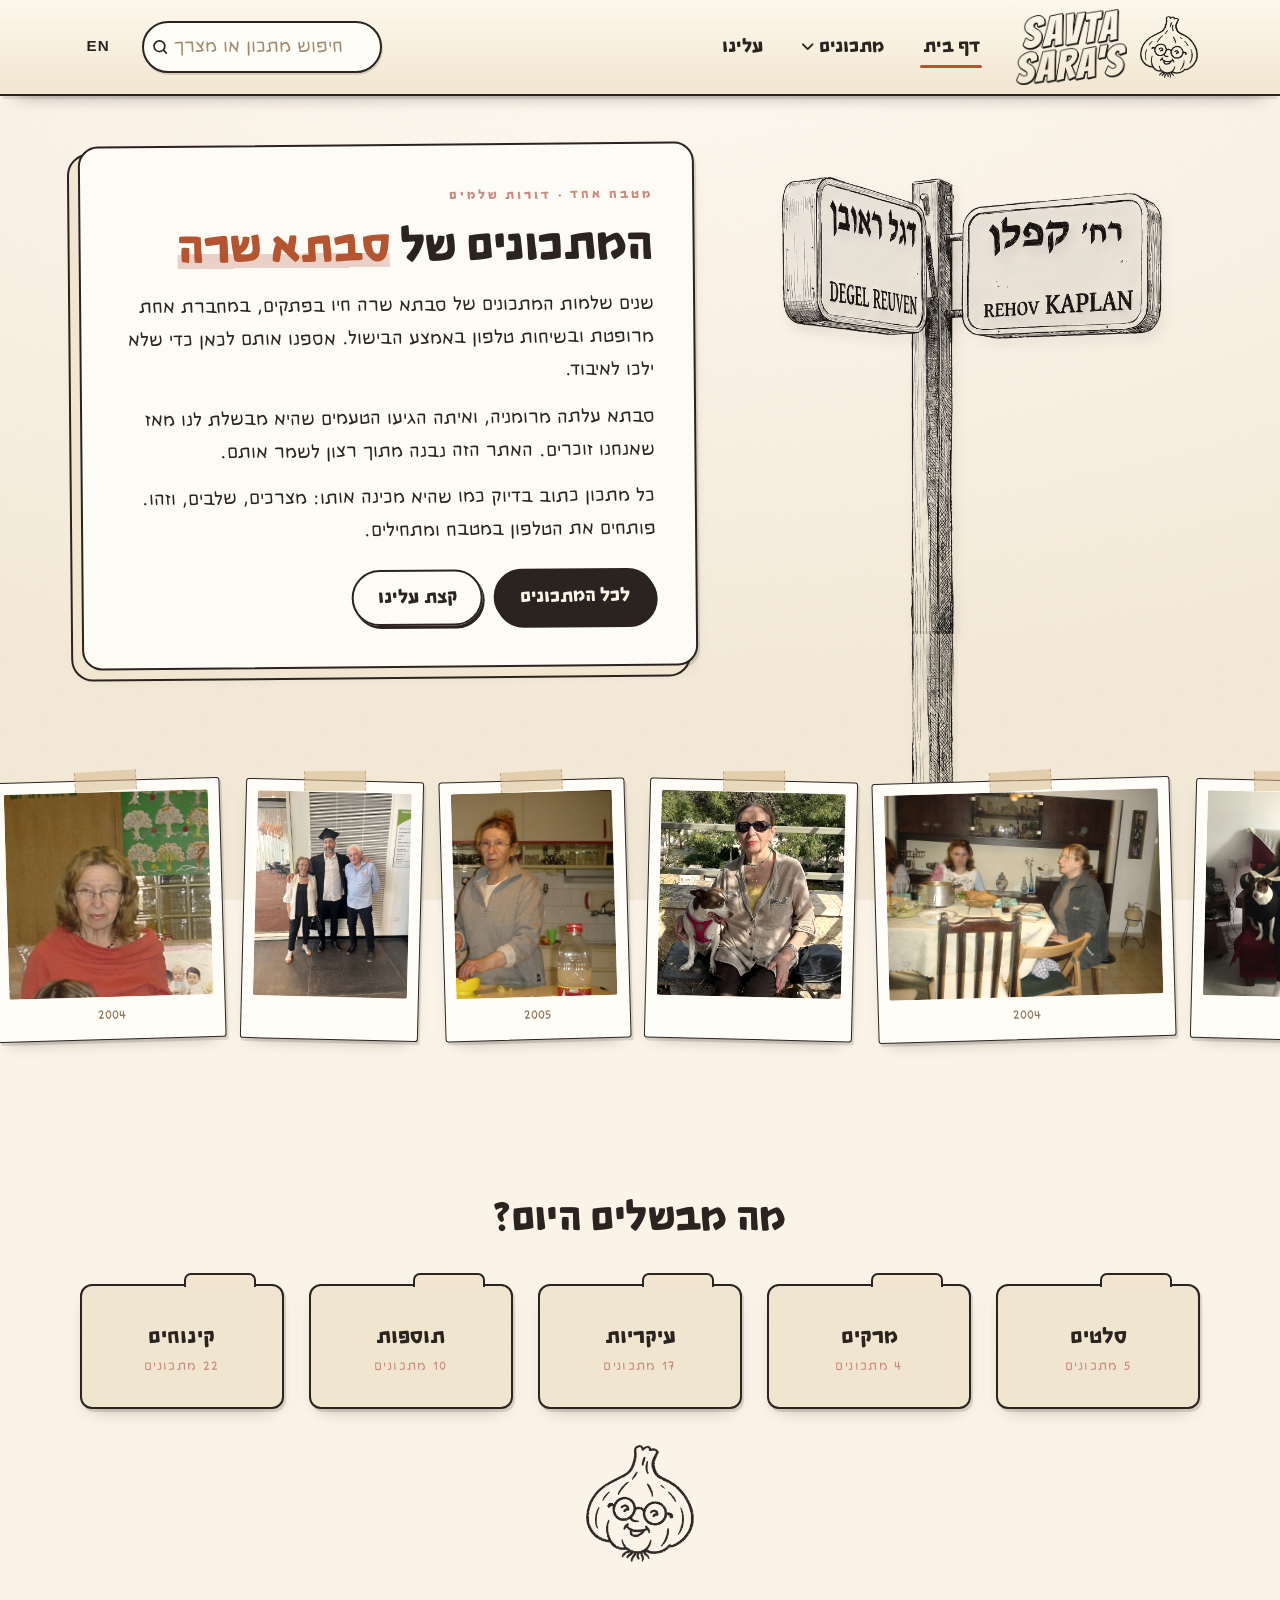
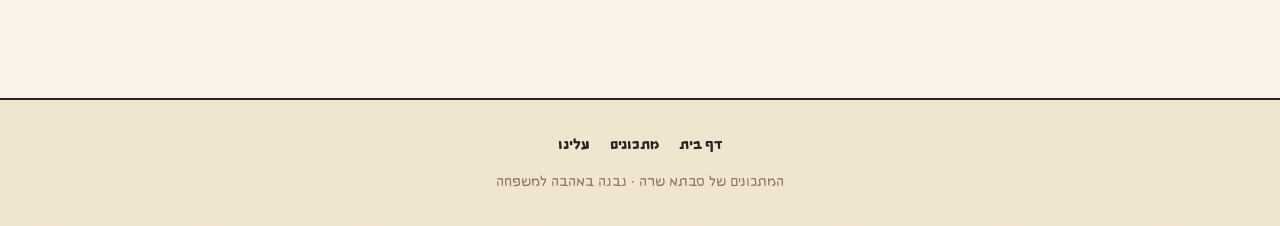
==== commit e0dd09cc: "Rename the site to "המתכונים של סבתא שרה" everywhere The visible name already came from STRINGS.site" ====
--- a/index.html
+++ b/index.html
@@ -3,14 +3,14 @@
 <head>
 <meta charset="utf-8">
 <meta name="viewport" content="width=device-width, initial-scale=1">
-<title>מתכוני סבתא שרה</title>
+<title>המתכונים של סבתא שרה</title>
 <meta name="description" content="כל המתכונים של סבתא שרה במקום אחד — סלטים, מרקים, עיקריות, תוספות וקינוחים.">
 <link rel="icon" href="assets/img/logo.png">
 <link rel="preload" href="assets/fonts/yarden-regular-alefalefalef.woff2" as="font" type="font/woff2" crossorigin>
 <link rel="preload" href="assets/fonts/yarden-bold-alefalefalef.woff2" as="font" type="font/woff2" crossorigin>
 <link rel="preload" href="assets/fonts/poppins-regular-latin.woff2" as="font" type="font/woff2" crossorigin>
 <link rel="preload" href="assets/fonts/poppins-bold-latin.woff2" as="font" type="font/woff2" crossorigin>
-<link rel="stylesheet" href="assets/css/style.css?v=20260812k">
+<link rel="stylesheet" href="assets/css/style.css?v=20260812m">
 </head>
 <body>
 
@@ -116,7 +116,7 @@
   </div>
 </footer>
 
-<script src="assets/js/data.js?v=20260812k"></script>
-<script src="assets/js/site.js?v=20260812k"></script>
+<script src="assets/js/data.js?v=20260812m"></script>
+<script src="assets/js/site.js?v=20260812m"></script>
 </body>
 </html>
--- a/assets/css/style.css
+++ b/assets/css/style.css
@@ -1,5 +1,5 @@
 /* ==========================================================================
-   מתכוני סבתא שרה — Savta Sarah's Recipes
+   המתכונים של סבתא שרה — Savta Sara's Recipes
    Vintage recipe-box design system. RTL, Hebrew, self-hosted Yarden.
    ========================================================================== */
 
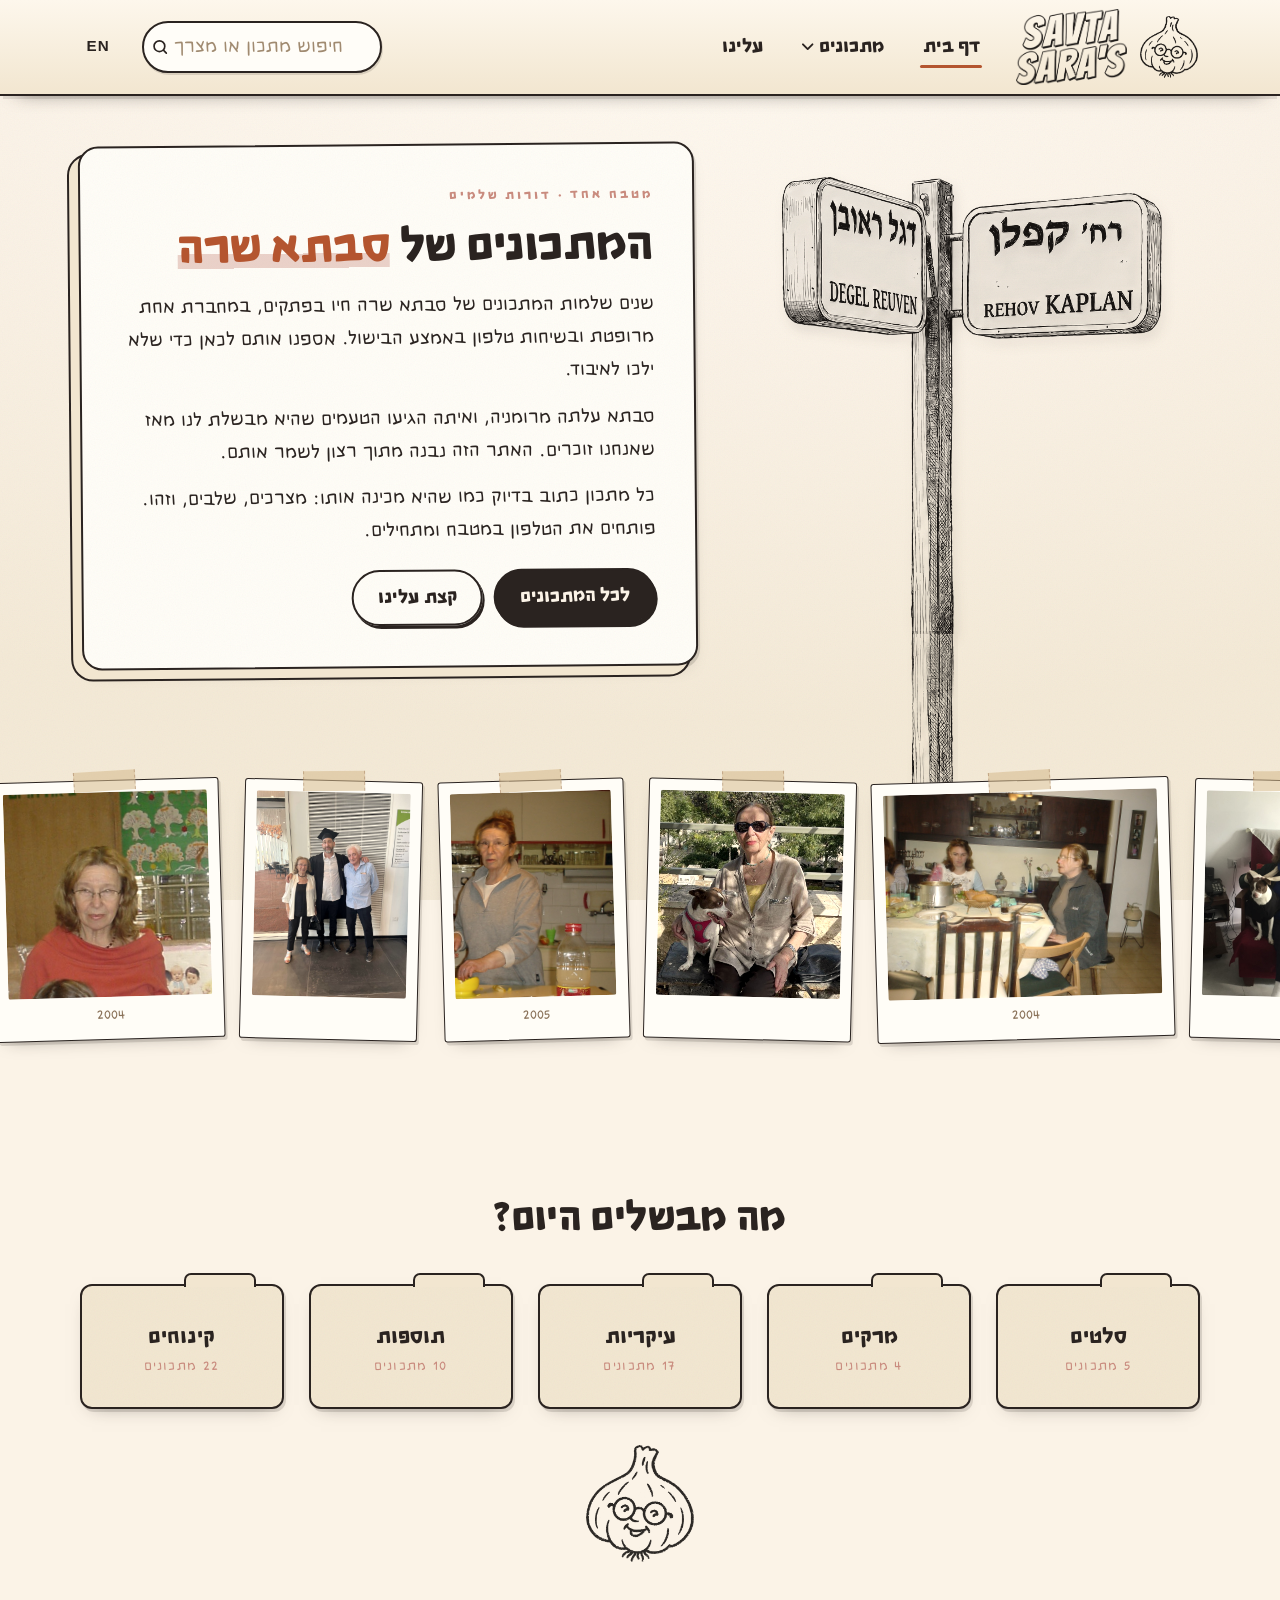
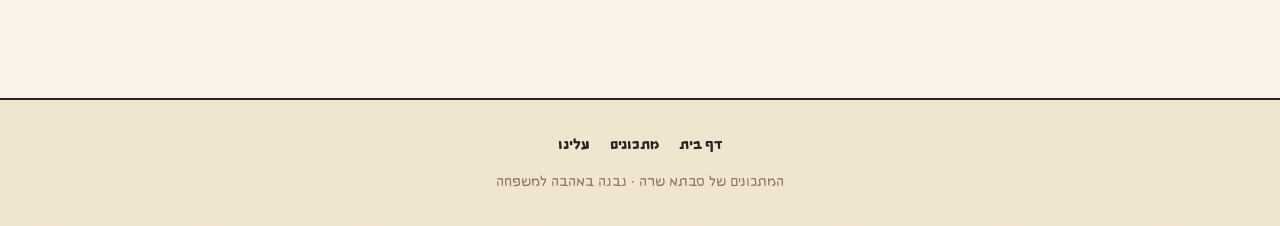
==== commit 7839b540: "Finish the kreplach method, and drop the rice from the schnitzel balls "כדורי שניצל מאורז" had no ri" ====
--- a/index.html
+++ b/index.html
@@ -10,7 +10,7 @@
 <link rel="preload" href="assets/fonts/yarden-bold-alefalefalef.woff2" as="font" type="font/woff2" crossorigin>
 <link rel="preload" href="assets/fonts/poppins-regular-latin.woff2" as="font" type="font/woff2" crossorigin>
 <link rel="preload" href="assets/fonts/poppins-bold-latin.woff2" as="font" type="font/woff2" crossorigin>
-<link rel="stylesheet" href="assets/css/style.css?v=20260812m">
+<link rel="stylesheet" href="assets/css/style.css?v=20260812n">
 </head>
 <body>
 
@@ -116,7 +116,7 @@
   </div>
 </footer>
 
-<script src="assets/js/data.js?v=20260812m"></script>
-<script src="assets/js/site.js?v=20260812m"></script>
+<script src="assets/js/data.js?v=20260812n"></script>
+<script src="assets/js/site.js?v=20260812n"></script>
 </body>
 </html>
